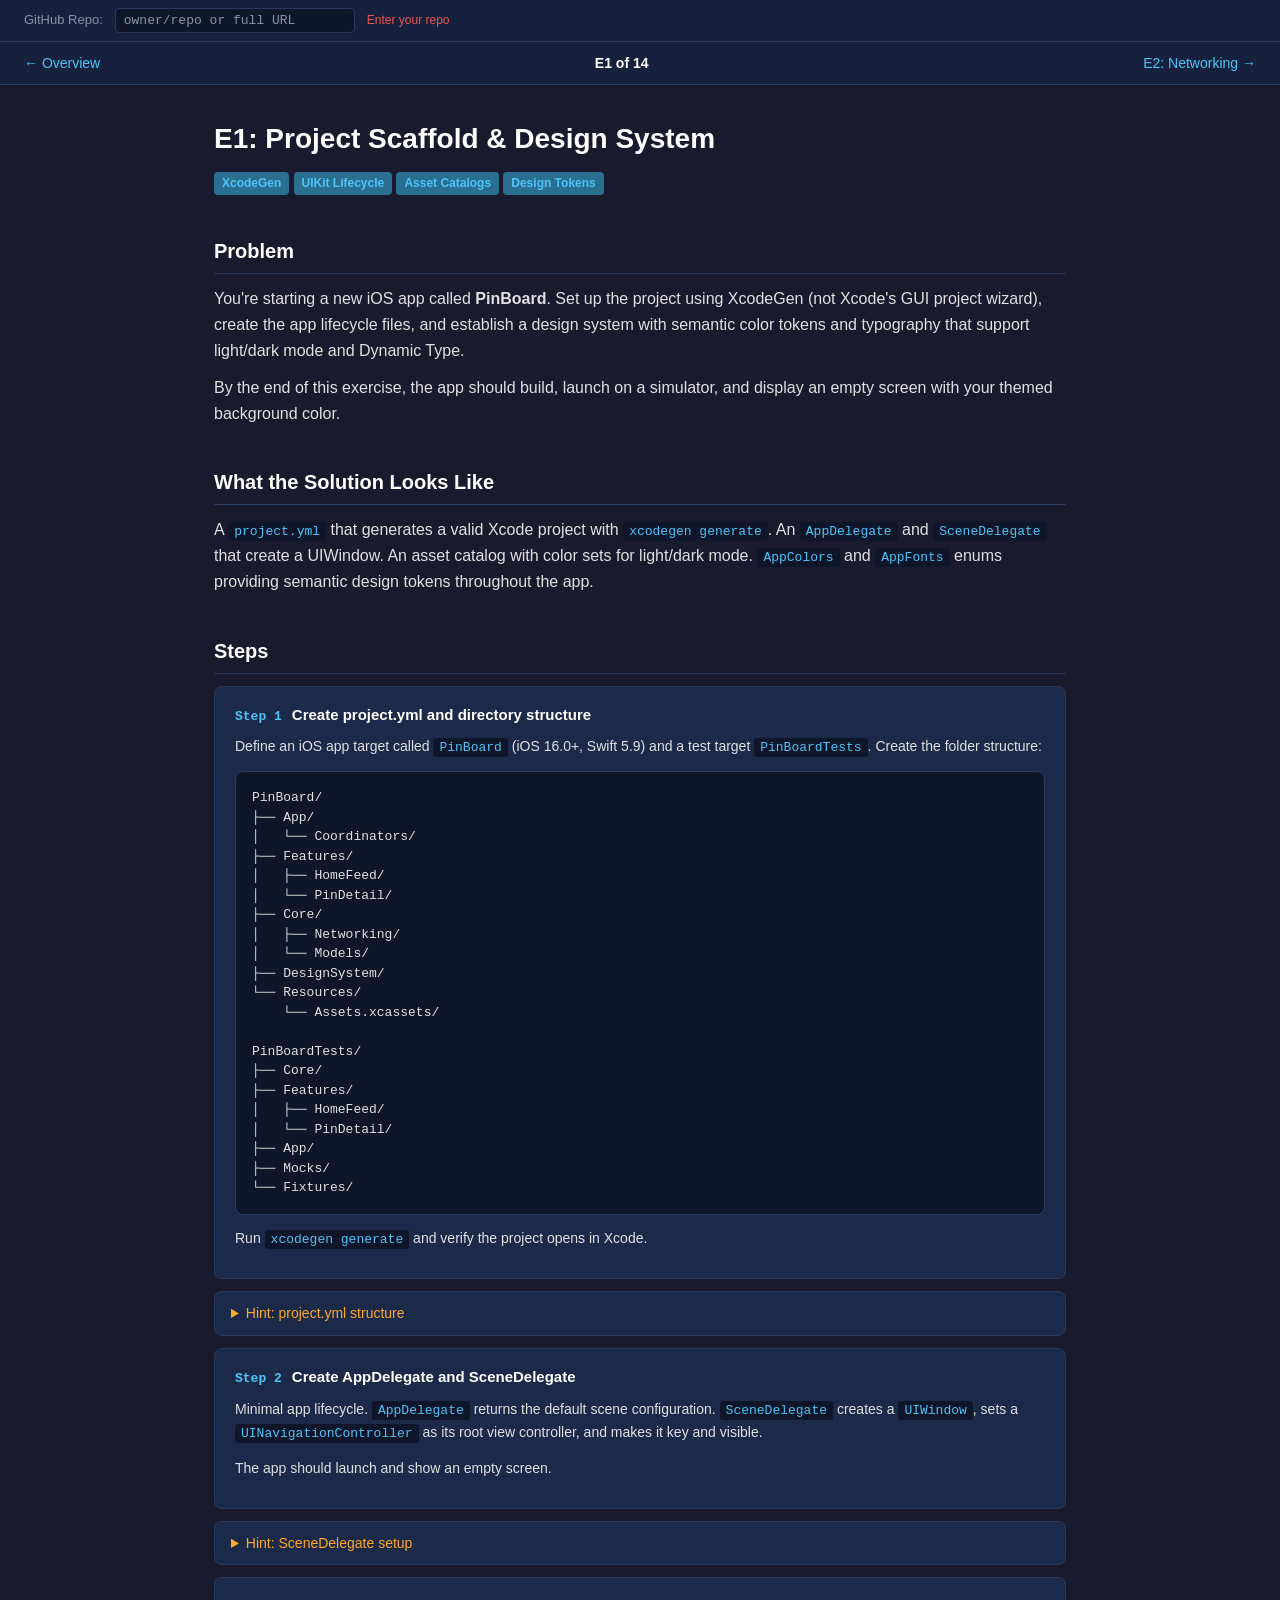
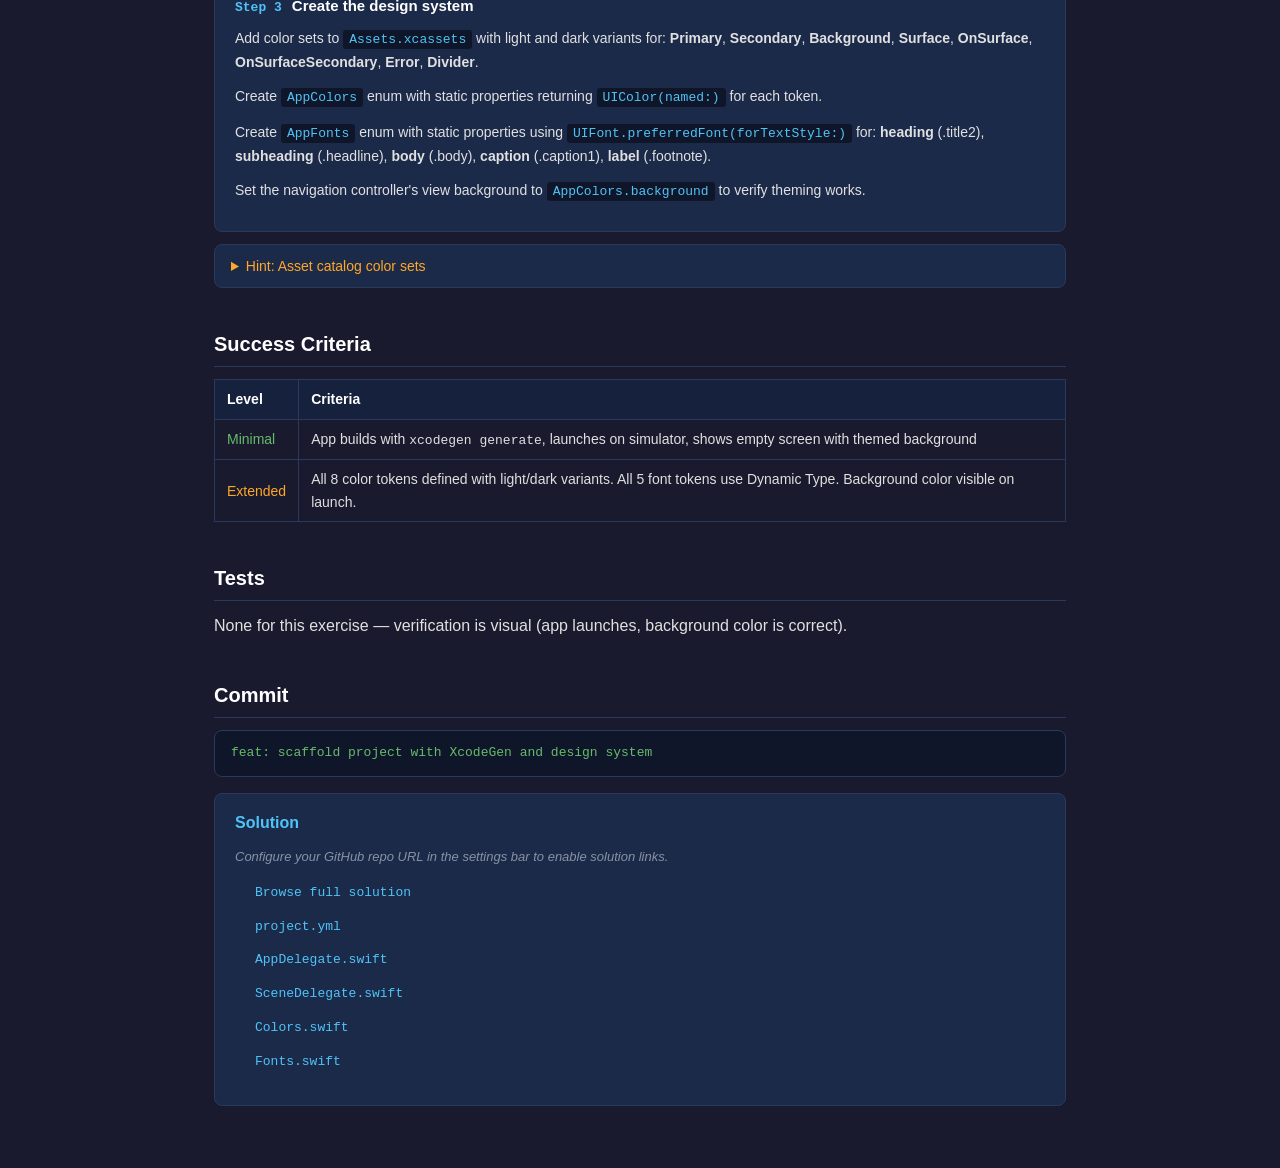
==== exercises/e01-scaffold.html @ 568d8e6c "Add exercise pages with overview, 14 exercises, shared CSS/JS" ====
<!DOCTYPE html>
<html lang="en">
<head>
  <meta charset="UTF-8">
  <meta name="viewport" content="width=device-width, initial-scale=1.0">
  <title>E1: Project Scaffold & Design System — PinBoard Course</title>
  <link rel="stylesheet" href="shared.css">
</head>
<body>

<div class="settings-bar">
  <label>GitHub Repo:</label>
  <input type="text" placeholder="owner/repo or full URL">
  <span class="status error">Enter your repo</span>
</div>

<nav class="nav-bar">
  <div class="nav-group">
    <a href="index.html">← Overview</a>
  </div>
  <span class="nav-title">E1 of 14</span>
  <div class="nav-group">
    <a href="e02-networking.html">E2: Networking →</a>
  </div>
</nav>

<div class="container">

  <h1>E1: Project Scaffold &amp; Design System</h1>
  <p class="subtitle">
    <span class="tag tag-topic">XcodeGen</span>
    <span class="tag tag-topic">UIKit Lifecycle</span>
    <span class="tag tag-topic">Asset Catalogs</span>
    <span class="tag tag-topic">Design Tokens</span>
  </p>

  <h2>Problem</h2>
  <p>You're starting a new iOS app called <strong>PinBoard</strong>. Set up the project using XcodeGen (not Xcode's GUI project wizard), create the app lifecycle files, and establish a design system with semantic color tokens and typography that support light/dark mode and Dynamic Type.</p>
  <p>By the end of this exercise, the app should build, launch on a simulator, and display an empty screen with your themed background color.</p>

  <h2>What the Solution Looks Like</h2>
  <p>A <code>project.yml</code> that generates a valid Xcode project with <code>xcodegen generate</code>. An <code>AppDelegate</code> and <code>SceneDelegate</code> that create a UIWindow. An asset catalog with color sets for light/dark mode. <code>AppColors</code> and <code>AppFonts</code> enums providing semantic design tokens throughout the app.</p>

  <h2>Steps</h2>

  <div class="step">
    <div class="step-header">
      <span class="step-num">Step 1</span>
      <span class="step-title">Create project.yml and directory structure</span>
    </div>
    <p>Define an iOS app target called <code>PinBoard</code> (iOS 16.0+, Swift 5.9) and a test target <code>PinBoardTests</code>. Create the folder structure:</p>
<pre><code>PinBoard/
├── App/
│   └── Coordinators/
├── Features/
│   ├── HomeFeed/
│   └── PinDetail/
├── Core/
│   ├── Networking/
│   └── Models/
├── DesignSystem/
└── Resources/
    └── Assets.xcassets/

PinBoardTests/
├── Core/
├── Features/
│   ├── HomeFeed/
│   └── PinDetail/
├── App/
├── Mocks/
└── Fixtures/</code></pre>
    <p>Run <code>xcodegen generate</code> and verify the project opens in Xcode.</p>
  </div>

  <details>
    <summary>Hint: project.yml structure</summary>
    <div class="hint-body">
<pre><code>name: PinBoard
options:
  bundleIdPrefix: com.demo.pinboard
  deploymentTarget:
    iOS: "16.0"
  xcodeVersion: "16.0"

settings:
  SWIFT_VERSION: "5.9"

targets:
  PinBoard:
    type: application
    platform: iOS
    sources: [PinBoard]
    resources: [PinBoard/Resources]
    # ...
  PinBoardTests:
    type: bundle.unit-test
    platform: iOS
    sources: [PinBoardTests]
    dependencies:
      - target: PinBoard</code></pre>
    </div>
  </details>

  <div class="step">
    <div class="step-header">
      <span class="step-num">Step 2</span>
      <span class="step-title">Create AppDelegate and SceneDelegate</span>
    </div>
    <p>Minimal app lifecycle. <code>AppDelegate</code> returns the default scene configuration. <code>SceneDelegate</code> creates a <code>UIWindow</code>, sets a <code>UINavigationController</code> as its root view controller, and makes it key and visible.</p>
    <p>The app should launch and show an empty screen.</p>
  </div>

  <details>
    <summary>Hint: SceneDelegate setup</summary>
    <div class="hint-body">
      <p>In <code>scene(_:willConnectTo:options:)</code>:</p>
<pre><code>guard let windowScene = (scene as? UIWindowScene) else { return }
let window = UIWindow(windowScene: windowScene)
let nav = UINavigationController()
window.rootViewController = nav
window.makeKeyAndVisible()
self.window = window</code></pre>
    </div>
  </details>

  <div class="step">
    <div class="step-header">
      <span class="step-num">Step 3</span>
      <span class="step-title">Create the design system</span>
    </div>
    <p>Add color sets to <code>Assets.xcassets</code> with light and dark variants for: <strong>Primary</strong>, <strong>Secondary</strong>, <strong>Background</strong>, <strong>Surface</strong>, <strong>OnSurface</strong>, <strong>OnSurfaceSecondary</strong>, <strong>Error</strong>, <strong>Divider</strong>.</p>
    <p>Create <code>AppColors</code> enum with static properties returning <code>UIColor(named:)</code> for each token.</p>
    <p>Create <code>AppFonts</code> enum with static properties using <code>UIFont.preferredFont(forTextStyle:)</code> for: <strong>heading</strong> (.title2), <strong>subheading</strong> (.headline), <strong>body</strong> (.body), <strong>caption</strong> (.caption1), <strong>label</strong> (.footnote).</p>
    <p>Set the navigation controller's view background to <code>AppColors.background</code> to verify theming works.</p>
  </div>

  <details>
    <summary>Hint: Asset catalog color sets</summary>
    <div class="hint-body">
      <p>Each color set in <code>Assets.xcassets</code> needs a <code>Contents.json</code> with both "Any" and "Dark" appearances. Create folders like <code>Assets.xcassets/Colors/Primary.colorset/</code>.</p>
      <p>Alternatively, add colors through Xcode's asset catalog GUI — easier for picking color values.</p>
    </div>
  </details>

  <h2>Success Criteria</h2>
  <table class="rubric">
    <thead><tr><th>Level</th><th>Criteria</th></tr></thead>
    <tbody>
      <tr><td class="label-min">Minimal</td><td>App builds with <code>xcodegen generate</code>, launches on simulator, shows empty screen with themed background</td></tr>
      <tr><td class="label-ext">Extended</td><td>All 8 color tokens defined with light/dark variants. All 5 font tokens use Dynamic Type. Background color visible on launch.</td></tr>
    </tbody>
  </table>

  <h2>Tests</h2>
  <p>None for this exercise — verification is visual (app launches, background color is correct).</p>

  <h2>Commit</h2>
  <div class="commit-msg">feat: scaffold project with XcodeGen and design system</div>

  <div class="solution-links">
    <h3>Solution</h3>
    <p class="no-repo">Configure your GitHub repo URL in the settings bar to enable solution links.</p>
    <ul>
      <li><a data-branch="e01" target="_blank">Browse full solution</a></li>
      <li><a data-branch="e01" data-path="project.yml" target="_blank">project.yml</a></li>
      <li><a data-branch="e01" data-path="PinBoard/App/AppDelegate.swift" target="_blank">AppDelegate.swift</a></li>
      <li><a data-branch="e01" data-path="PinBoard/App/SceneDelegate.swift" target="_blank">SceneDelegate.swift</a></li>
      <li><a data-branch="e01" data-path="PinBoard/DesignSystem/Colors.swift" target="_blank">Colors.swift</a></li>
      <li><a data-branch="e01" data-path="PinBoard/DesignSystem/Fonts.swift" target="_blank">Fonts.swift</a></li>
    </ul>
  </div>

</div>

<script src="shared.js"></script>
</body>
</html>
---- exercises/shared.css ----
/* PinBoard Course — Shared Styles */
:root {
  --bg: #1a1a2e;
  --bg-surface: #16213e;
  --bg-card: #1c2a4a;
  --bg-code: #0f1629;
  --text: #e0e0e0;
  --text-muted: #8892a4;
  --text-heading: #ffffff;
  --accent: #4fc3f7;
  --accent-hover: #81d4fa;
  --accent-dim: #2a6f8f;
  --green: #66bb6a;
  --green-dim: #1b5e20;
  --orange: #ffa726;
  --red: #ef5350;
  --border: #2a3a5c;
  --radius: 8px;
}

* { box-sizing: border-box; margin: 0; padding: 0; }

body {
  font-family: -apple-system, BlinkMacSystemFont, 'SF Pro Text', 'Helvetica Neue', sans-serif;
  background: var(--bg);
  color: var(--text);
  line-height: 1.6;
  min-height: 100vh;
}

/* Settings Bar */
.settings-bar {
  position: sticky;
  top: 0;
  z-index: 100;
  background: var(--bg-surface);
  border-bottom: 1px solid var(--border);
  padding: 8px 24px;
  display: flex;
  align-items: center;
  gap: 12px;
  font-size: 13px;
}

.settings-bar label {
  color: var(--text-muted);
  white-space: nowrap;
}

.settings-bar input[type="text"] {
  background: var(--bg-code);
  border: 1px solid var(--border);
  border-radius: 4px;
  color: var(--text);
  padding: 4px 8px;
  font-size: 13px;
  font-family: 'SF Mono', Menlo, monospace;
  width: 240px;
}

.settings-bar input[type="text"]::placeholder {
  color: var(--text-muted);
}

.settings-bar .status {
  color: var(--green);
  font-size: 12px;
}

.settings-bar .status.error {
  color: var(--red);
}

/* Navigation */
.nav-bar {
  background: var(--bg-surface);
  border-bottom: 1px solid var(--border);
  padding: 10px 24px;
  display: flex;
  align-items: center;
  justify-content: space-between;
  gap: 16px;
}

.nav-bar a {
  color: var(--accent);
  text-decoration: none;
  font-size: 14px;
}

.nav-bar a:hover { color: var(--accent-hover); }

.nav-bar .nav-title {
  color: var(--text-heading);
  font-weight: 600;
  font-size: 14px;
}

.nav-bar .nav-group {
  display: flex;
  gap: 16px;
  align-items: center;
}

/* Main Content */
.container {
  max-width: 900px;
  margin: 0 auto;
  padding: 32px 24px 64px;
}

h1 {
  color: var(--text-heading);
  font-size: 28px;
  font-weight: 700;
  margin-bottom: 8px;
}

h2 {
  color: var(--text-heading);
  font-size: 20px;
  font-weight: 600;
  margin-top: 40px;
  margin-bottom: 12px;
  padding-bottom: 6px;
  border-bottom: 1px solid var(--border);
}

h3 {
  color: var(--accent);
  font-size: 16px;
  font-weight: 600;
  margin-top: 24px;
  margin-bottom: 8px;
}

p { margin-bottom: 12px; }

.subtitle {
  color: var(--text-muted);
  font-size: 15px;
  margin-bottom: 32px;
}

/* Exercise List (overview page) */
.exercise-list {
  list-style: none;
  display: flex;
  flex-direction: column;
  gap: 8px;
}

.exercise-item {
  background: var(--bg-card);
  border: 1px solid var(--border);
  border-radius: var(--radius);
  padding: 16px 20px;
  display: flex;
  align-items: center;
  gap: 16px;
  transition: border-color 0.15s;
}

.exercise-item:hover { border-color: var(--accent-dim); }

.exercise-item a {
  color: var(--text-heading);
  text-decoration: none;
  font-weight: 500;
  flex: 1;
}

.exercise-item a:hover { color: var(--accent); }

.exercise-item .number {
  color: var(--accent);
  font-weight: 700;
  font-size: 14px;
  font-family: 'SF Mono', Menlo, monospace;
  min-width: 32px;
}

.exercise-item .topic {
  color: var(--text-muted);
  font-size: 13px;
  margin-left: auto;
  white-space: nowrap;
}

.exercise-item .check {
  width: 20px;
  height: 20px;
  border: 2px solid var(--border);
  border-radius: 4px;
  cursor: pointer;
  flex-shrink: 0;
  display: flex;
  align-items: center;
  justify-content: center;
  color: transparent;
  font-size: 14px;
  transition: all 0.15s;
}

.exercise-item .check.done {
  background: var(--green-dim);
  border-color: var(--green);
  color: var(--green);
}

/* Step Cards */
.step {
  background: var(--bg-card);
  border: 1px solid var(--border);
  border-radius: var(--radius);
  padding: 16px 20px;
  margin-bottom: 12px;
}

.step-header {
  display: flex;
  align-items: baseline;
  gap: 10px;
  margin-bottom: 8px;
}

.step-num {
  color: var(--accent);
  font-family: 'SF Mono', Menlo, monospace;
  font-weight: 700;
  font-size: 13px;
}

.step-title {
  color: var(--text-heading);
  font-weight: 600;
  font-size: 15px;
}

.step p { font-size: 14px; }

/* Code Blocks */
pre {
  background: var(--bg-code);
  border: 1px solid var(--border);
  border-radius: var(--radius);
  padding: 16px;
  overflow-x: auto;
  margin: 12px 0;
  font-size: 13px;
  line-height: 1.5;
}

code {
  font-family: 'SF Mono', Menlo, monospace;
  font-size: 13px;
}

p code, li code {
  background: var(--bg-code);
  padding: 2px 6px;
  border-radius: 3px;
  color: var(--accent);
}

/* Rubric Table */
.rubric {
  width: 100%;
  border-collapse: collapse;
  margin: 12px 0;
  font-size: 14px;
}

.rubric th {
  text-align: left;
  padding: 8px 12px;
  background: var(--bg-surface);
  color: var(--text-heading);
  border: 1px solid var(--border);
  font-weight: 600;
}

.rubric td {
  padding: 8px 12px;
  border: 1px solid var(--border);
}

.rubric .label-min { color: var(--green); }
.rubric .label-ext { color: var(--orange); }

/* Hint (collapsible) */
details {
  background: var(--bg-card);
  border: 1px solid var(--border);
  border-radius: var(--radius);
  margin: 12px 0;
  padding: 0;
}

details summary {
  padding: 10px 16px;
  cursor: pointer;
  color: var(--orange);
  font-size: 14px;
  font-weight: 500;
  user-select: none;
}

details summary:hover { color: var(--accent-hover); }

details[open] summary { border-bottom: 1px solid var(--border); }

details .hint-body {
  padding: 12px 16px;
  font-size: 14px;
}

/* Solution Links */
.solution-links {
  background: var(--bg-card);
  border: 1px solid var(--border);
  border-radius: var(--radius);
  padding: 16px 20px;
  margin: 16px 0;
}

.solution-links h3 {
  margin-top: 0;
  margin-bottom: 12px;
}

.solution-links ul {
  list-style: none;
  display: flex;
  flex-direction: column;
  gap: 6px;
}

.solution-links a {
  color: var(--accent);
  text-decoration: none;
  font-family: 'SF Mono', Menlo, monospace;
  font-size: 13px;
}

.solution-links a:hover { color: var(--accent-hover); }

.solution-links .no-repo {
  color: var(--text-muted);
  font-style: italic;
  font-size: 13px;
}

/* Commit Message */
.commit-msg {
  background: var(--bg-code);
  border: 1px solid var(--border);
  border-radius: var(--radius);
  padding: 12px 16px;
  font-family: 'SF Mono', Menlo, monospace;
  font-size: 13px;
  color: var(--green);
  margin: 8px 0;
}

/* Tags */
.tag {
  display: inline-block;
  padding: 2px 8px;
  border-radius: 4px;
  font-size: 12px;
  font-weight: 600;
}

.tag-topic { background: var(--accent-dim); color: var(--accent); }
.tag-prereq { background: #3e2723; color: var(--orange); }
.tag-test { background: var(--green-dim); color: var(--green); }

/* Lists */
ul, ol {
  margin: 8px 0 12px 20px;
  font-size: 14px;
}

li { margin-bottom: 4px; }

/* Topic Map Table (overview) */
.topic-map {
  width: 100%;
  border-collapse: collapse;
  margin: 12px 0;
  font-size: 14px;
}

.topic-map th {
  text-align: left;
  padding: 10px 12px;
  background: var(--bg-surface);
  color: var(--text-heading);
  border: 1px solid var(--border);
}

.topic-map td {
  padding: 10px 12px;
  border: 1px solid var(--border);
}

.topic-map td:first-child {
  font-family: 'SF Mono', Menlo, monospace;
  color: var(--accent);
  font-weight: 600;
  white-space: nowrap;
}

/* Responsive */
@media (max-width: 640px) {
  .container { padding: 20px 16px 48px; }
  .settings-bar { flex-wrap: wrap; }
  .exercise-item .topic { display: none; }
  .nav-bar { flex-wrap: wrap; gap: 8px; }
}
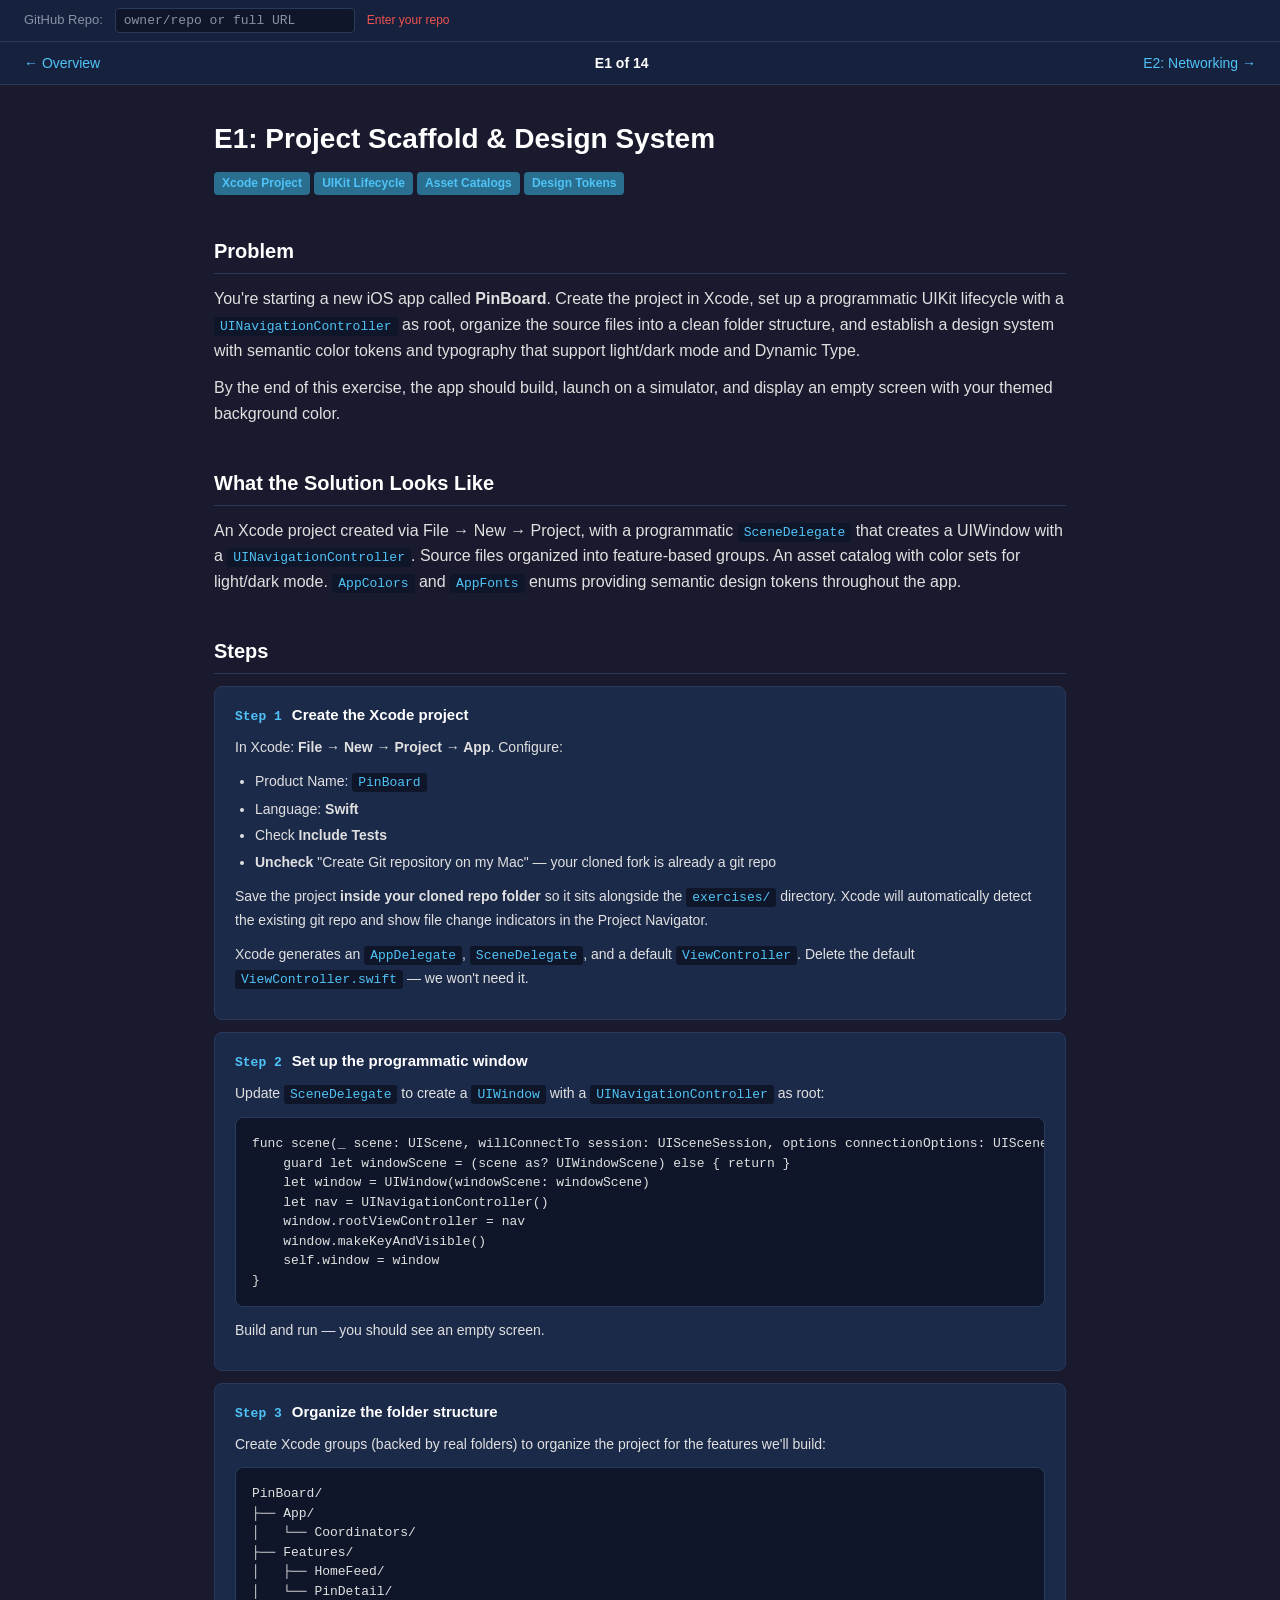
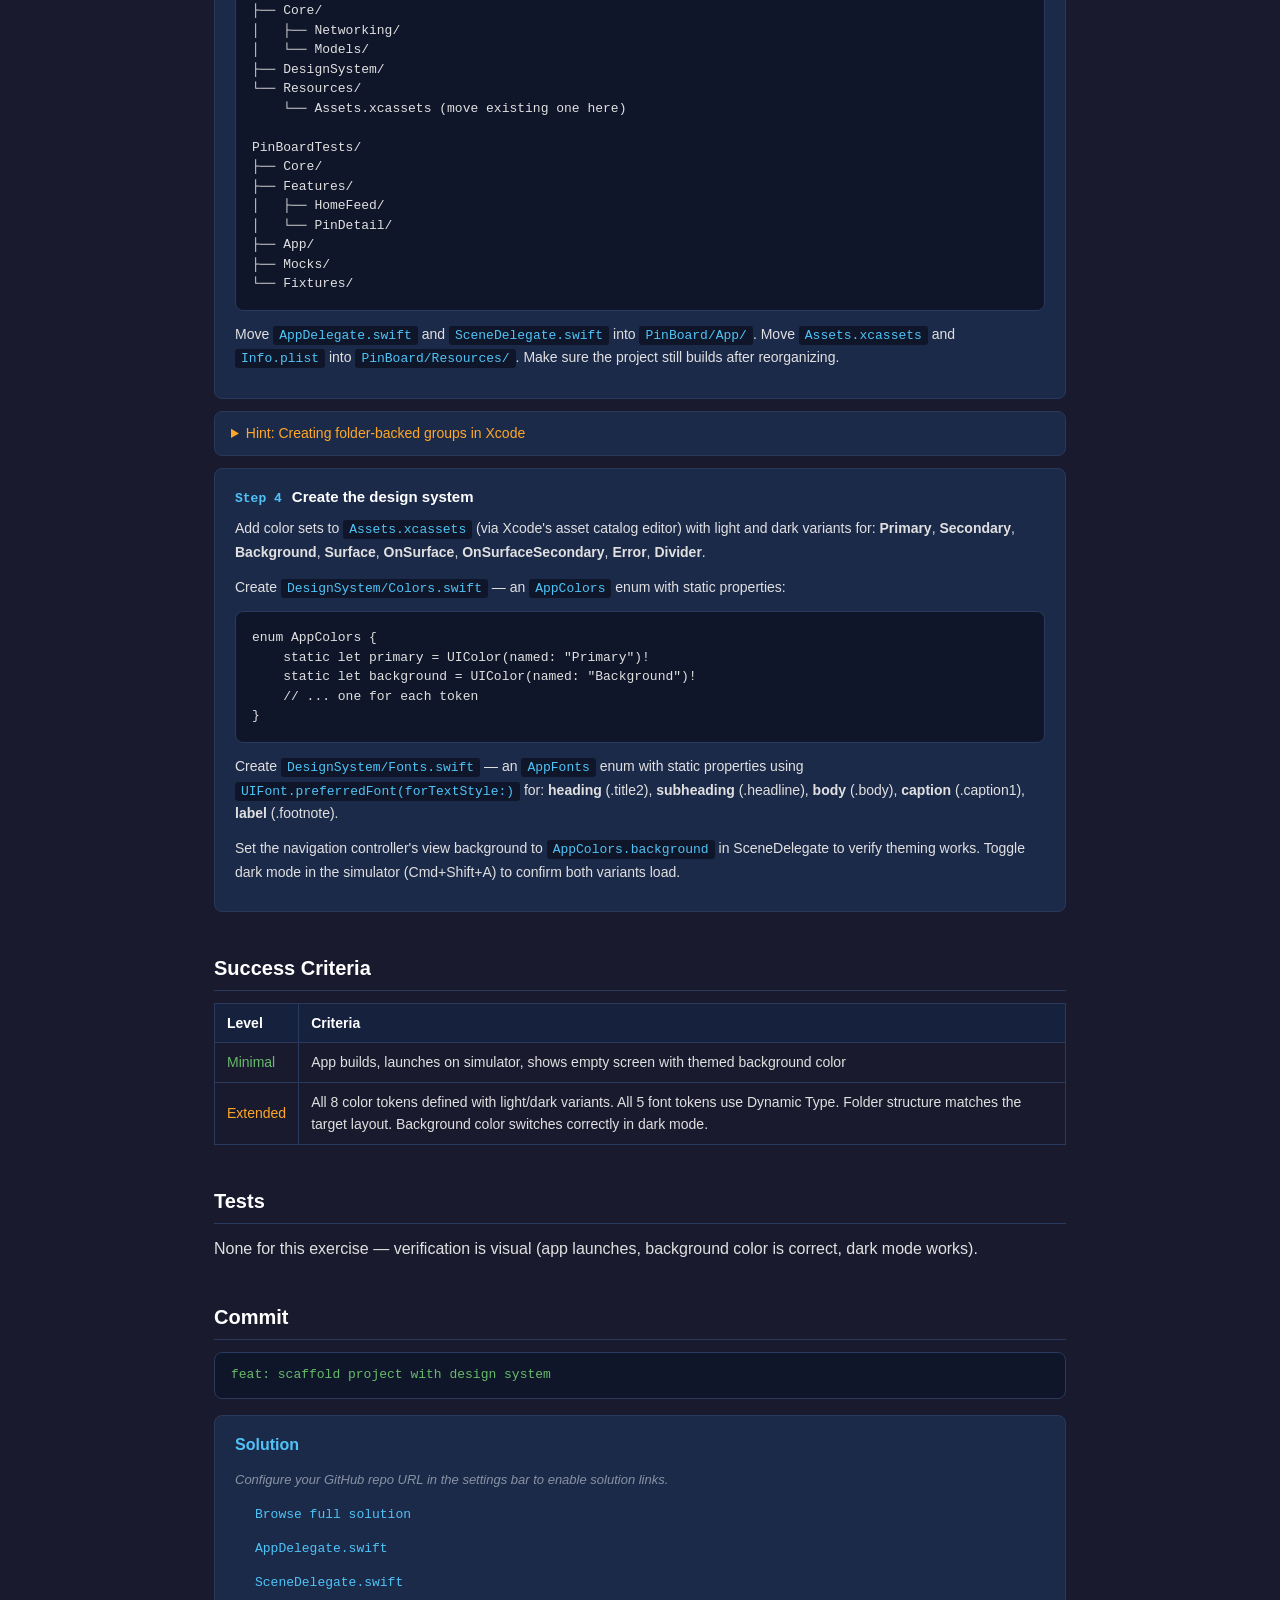
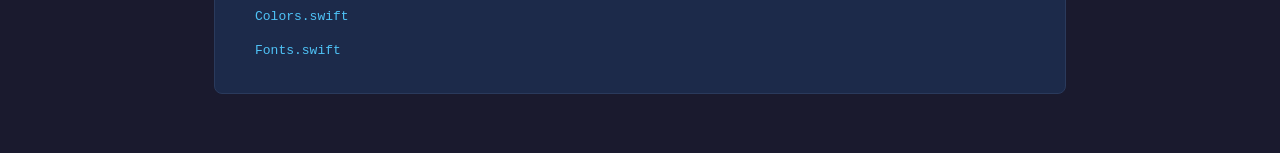
==== commit 514055db: "fix: E1 starts from Xcode new project, not xcodegen" ====
--- a/exercises/e01-scaffold.html
+++ b/exercises/e01-scaffold.html
@@ -28,27 +28,60 @@
 
   <h1>E1: Project Scaffold &amp; Design System</h1>
   <p class="subtitle">
-    <span class="tag tag-topic">XcodeGen</span>
+    <span class="tag tag-topic">Xcode Project</span>
     <span class="tag tag-topic">UIKit Lifecycle</span>
     <span class="tag tag-topic">Asset Catalogs</span>
     <span class="tag tag-topic">Design Tokens</span>
   </p>
 
   <h2>Problem</h2>
-  <p>You're starting a new iOS app called <strong>PinBoard</strong>. Set up the project using XcodeGen (not Xcode's GUI project wizard), create the app lifecycle files, and establish a design system with semantic color tokens and typography that support light/dark mode and Dynamic Type.</p>
+  <p>You're starting a new iOS app called <strong>PinBoard</strong>. Create the project in Xcode, set up a programmatic UIKit lifecycle with a <code>UINavigationController</code> as root, organize the source files into a clean folder structure, and establish a design system with semantic color tokens and typography that support light/dark mode and Dynamic Type.</p>
   <p>By the end of this exercise, the app should build, launch on a simulator, and display an empty screen with your themed background color.</p>
 
   <h2>What the Solution Looks Like</h2>
-  <p>A <code>project.yml</code> that generates a valid Xcode project with <code>xcodegen generate</code>. An <code>AppDelegate</code> and <code>SceneDelegate</code> that create a UIWindow. An asset catalog with color sets for light/dark mode. <code>AppColors</code> and <code>AppFonts</code> enums providing semantic design tokens throughout the app.</p>
+  <p>An Xcode project created via File → New → Project, with a programmatic <code>SceneDelegate</code> that creates a UIWindow with a <code>UINavigationController</code>. Source files organized into feature-based groups. An asset catalog with color sets for light/dark mode. <code>AppColors</code> and <code>AppFonts</code> enums providing semantic design tokens throughout the app.</p>
 
   <h2>Steps</h2>
 
   <div class="step">
     <div class="step-header">
       <span class="step-num">Step 1</span>
-      <span class="step-title">Create project.yml and directory structure</span>
+      <span class="step-title">Create the Xcode project</span>
     </div>
-    <p>Define an iOS app target called <code>PinBoard</code> (iOS 16.0+, Swift 5.9) and a test target <code>PinBoardTests</code>. Create the folder structure:</p>
+    <p>In Xcode: <strong>File → New → Project → App</strong>. Configure:</p>
+    <ul>
+      <li>Product Name: <code>PinBoard</code></li>
+      <li>Language: <strong>Swift</strong></li>
+      <li>Check <strong>Include Tests</strong></li>
+      <li><strong>Uncheck</strong> "Create Git repository on my Mac" — your cloned fork is already a git repo</li>
+    </ul>
+    <p>Save the project <strong>inside your cloned repo folder</strong> so it sits alongside the <code>exercises/</code> directory. Xcode will automatically detect the existing git repo and show file change indicators in the Project Navigator.</p>
+    <p>Xcode generates an <code>AppDelegate</code>, <code>SceneDelegate</code>, and a default <code>ViewController</code>. Delete the default <code>ViewController.swift</code> — we won't need it.</p>
+  </div>
+
+  <div class="step">
+    <div class="step-header">
+      <span class="step-num">Step 2</span>
+      <span class="step-title">Set up the programmatic window</span>
+    </div>
+    <p>Update <code>SceneDelegate</code> to create a <code>UIWindow</code> with a <code>UINavigationController</code> as root:</p>
+<pre><code>func scene(_ scene: UIScene, willConnectTo session: UISceneSession, options connectionOptions: UIScene.ConnectionOptions) {
+    guard let windowScene = (scene as? UIWindowScene) else { return }
+    let window = UIWindow(windowScene: windowScene)
+    let nav = UINavigationController()
+    window.rootViewController = nav
+    window.makeKeyAndVisible()
+    self.window = window
+}</code></pre>
+    <p>Build and run — you should see an empty screen.</p>
+  </div>
+
+  <div class="step">
+    <div class="step-header">
+      <span class="step-num">Step 3</span>
+      <span class="step-title">Organize the folder structure</span>
+    </div>
+    <p>Create Xcode groups (backed by real folders) to organize the project for the features we'll build:</p>
 <pre><code>PinBoard/
 ├── App/
 │   └── Coordinators/
@@ -60,7 +93,7 @@
 │   └── Models/
 ├── DesignSystem/
 └── Resources/
-    └── Assets.xcassets/
+    └── Assets.xcassets (move existing one here)
 
 PinBoardTests/
 ├── Core/
@@ -70,100 +103,53 @@
 ├── App/
 ├── Mocks/
 └── Fixtures/</code></pre>
-    <p>Run <code>xcodegen generate</code> and verify the project opens in Xcode.</p>
+    <p>Move <code>AppDelegate.swift</code> and <code>SceneDelegate.swift</code> into <code>PinBoard/App/</code>. Move <code>Assets.xcassets</code> and <code>Info.plist</code> into <code>PinBoard/Resources/</code>. Make sure the project still builds after reorganizing.</p>
   </div>
 
   <details>
-    <summary>Hint: project.yml structure</summary>
+    <summary>Hint: Creating folder-backed groups in Xcode</summary>
     <div class="hint-body">
-<pre><code>name: PinBoard
-options:
-  bundleIdPrefix: com.demo.pinboard
-  deploymentTarget:
-    iOS: "16.0"
-  xcodeVersion: "16.0"
-
-settings:
-  SWIFT_VERSION: "5.9"
-
-targets:
-  PinBoard:
-    type: application
-    platform: iOS
-    sources: [PinBoard]
-    resources: [PinBoard/Resources]
-    # ...
-  PinBoardTests:
-    type: bundle.unit-test
-    platform: iOS
-    sources: [PinBoardTests]
-    dependencies:
-      - target: PinBoard</code></pre>
+      <p>In Xcode's Project Navigator, right-click the <code>PinBoard</code> group → <strong>New Group</strong>. Name it (e.g., "App"). Xcode creates both the group and a matching folder on disk. Drag existing files into the new groups. If Xcode shows files in red, check that the file's location matches via the File Inspector (right panel).</p>
+      <p>You can also create folders in Finder first, then drag them into Xcode and choose "Create groups."</p>
     </div>
   </details>
 
   <div class="step">
     <div class="step-header">
-      <span class="step-num">Step 2</span>
-      <span class="step-title">Create AppDelegate and SceneDelegate</span>
-    </div>
-    <p>Minimal app lifecycle. <code>AppDelegate</code> returns the default scene configuration. <code>SceneDelegate</code> creates a <code>UIWindow</code>, sets a <code>UINavigationController</code> as its root view controller, and makes it key and visible.</p>
-    <p>The app should launch and show an empty screen.</p>
-  </div>
-
-  <details>
-    <summary>Hint: SceneDelegate setup</summary>
-    <div class="hint-body">
-      <p>In <code>scene(_:willConnectTo:options:)</code>:</p>
-<pre><code>guard let windowScene = (scene as? UIWindowScene) else { return }
-let window = UIWindow(windowScene: windowScene)
-let nav = UINavigationController()
-window.rootViewController = nav
-window.makeKeyAndVisible()
-self.window = window</code></pre>
-    </div>
-  </details>
-
-  <div class="step">
-    <div class="step-header">
-      <span class="step-num">Step 3</span>
+      <span class="step-num">Step 4</span>
       <span class="step-title">Create the design system</span>
     </div>
-    <p>Add color sets to <code>Assets.xcassets</code> with light and dark variants for: <strong>Primary</strong>, <strong>Secondary</strong>, <strong>Background</strong>, <strong>Surface</strong>, <strong>OnSurface</strong>, <strong>OnSurfaceSecondary</strong>, <strong>Error</strong>, <strong>Divider</strong>.</p>
-    <p>Create <code>AppColors</code> enum with static properties returning <code>UIColor(named:)</code> for each token.</p>
-    <p>Create <code>AppFonts</code> enum with static properties using <code>UIFont.preferredFont(forTextStyle:)</code> for: <strong>heading</strong> (.title2), <strong>subheading</strong> (.headline), <strong>body</strong> (.body), <strong>caption</strong> (.caption1), <strong>label</strong> (.footnote).</p>
-    <p>Set the navigation controller's view background to <code>AppColors.background</code> to verify theming works.</p>
+    <p>Add color sets to <code>Assets.xcassets</code> (via Xcode's asset catalog editor) with light and dark variants for: <strong>Primary</strong>, <strong>Secondary</strong>, <strong>Background</strong>, <strong>Surface</strong>, <strong>OnSurface</strong>, <strong>OnSurfaceSecondary</strong>, <strong>Error</strong>, <strong>Divider</strong>.</p>
+    <p>Create <code>DesignSystem/Colors.swift</code> — an <code>AppColors</code> enum with static properties:</p>
+<pre><code>enum AppColors {
+    static let primary = UIColor(named: "Primary")!
+    static let background = UIColor(named: "Background")!
+    // ... one for each token
+}</code></pre>
+    <p>Create <code>DesignSystem/Fonts.swift</code> — an <code>AppFonts</code> enum with static properties using <code>UIFont.preferredFont(forTextStyle:)</code> for: <strong>heading</strong> (.title2), <strong>subheading</strong> (.headline), <strong>body</strong> (.body), <strong>caption</strong> (.caption1), <strong>label</strong> (.footnote).</p>
+    <p>Set the navigation controller's view background to <code>AppColors.background</code> in SceneDelegate to verify theming works. Toggle dark mode in the simulator (Cmd+Shift+A) to confirm both variants load.</p>
   </div>
-
-  <details>
-    <summary>Hint: Asset catalog color sets</summary>
-    <div class="hint-body">
-      <p>Each color set in <code>Assets.xcassets</code> needs a <code>Contents.json</code> with both "Any" and "Dark" appearances. Create folders like <code>Assets.xcassets/Colors/Primary.colorset/</code>.</p>
-      <p>Alternatively, add colors through Xcode's asset catalog GUI — easier for picking color values.</p>
-    </div>
-  </details>
 
   <h2>Success Criteria</h2>
   <table class="rubric">
     <thead><tr><th>Level</th><th>Criteria</th></tr></thead>
     <tbody>
-      <tr><td class="label-min">Minimal</td><td>App builds with <code>xcodegen generate</code>, launches on simulator, shows empty screen with themed background</td></tr>
-      <tr><td class="label-ext">Extended</td><td>All 8 color tokens defined with light/dark variants. All 5 font tokens use Dynamic Type. Background color visible on launch.</td></tr>
+      <tr><td class="label-min">Minimal</td><td>App builds, launches on simulator, shows empty screen with themed background color</td></tr>
+      <tr><td class="label-ext">Extended</td><td>All 8 color tokens defined with light/dark variants. All 5 font tokens use Dynamic Type. Folder structure matches the target layout. Background color switches correctly in dark mode.</td></tr>
     </tbody>
   </table>
 
   <h2>Tests</h2>
-  <p>None for this exercise — verification is visual (app launches, background color is correct).</p>
+  <p>None for this exercise — verification is visual (app launches, background color is correct, dark mode works).</p>
 
   <h2>Commit</h2>
-  <div class="commit-msg">feat: scaffold project with XcodeGen and design system</div>
+  <div class="commit-msg">feat: scaffold project with design system</div>
 
   <div class="solution-links">
     <h3>Solution</h3>
     <p class="no-repo">Configure your GitHub repo URL in the settings bar to enable solution links.</p>
     <ul>
       <li><a data-branch="e01" target="_blank">Browse full solution</a></li>
-      <li><a data-branch="e01" data-path="project.yml" target="_blank">project.yml</a></li>
       <li><a data-branch="e01" data-path="PinBoard/App/AppDelegate.swift" target="_blank">AppDelegate.swift</a></li>
       <li><a data-branch="e01" data-path="PinBoard/App/SceneDelegate.swift" target="_blank">SceneDelegate.swift</a></li>
       <li><a data-branch="e01" data-path="PinBoard/DesignSystem/Colors.swift" target="_blank">Colors.swift</a></li>
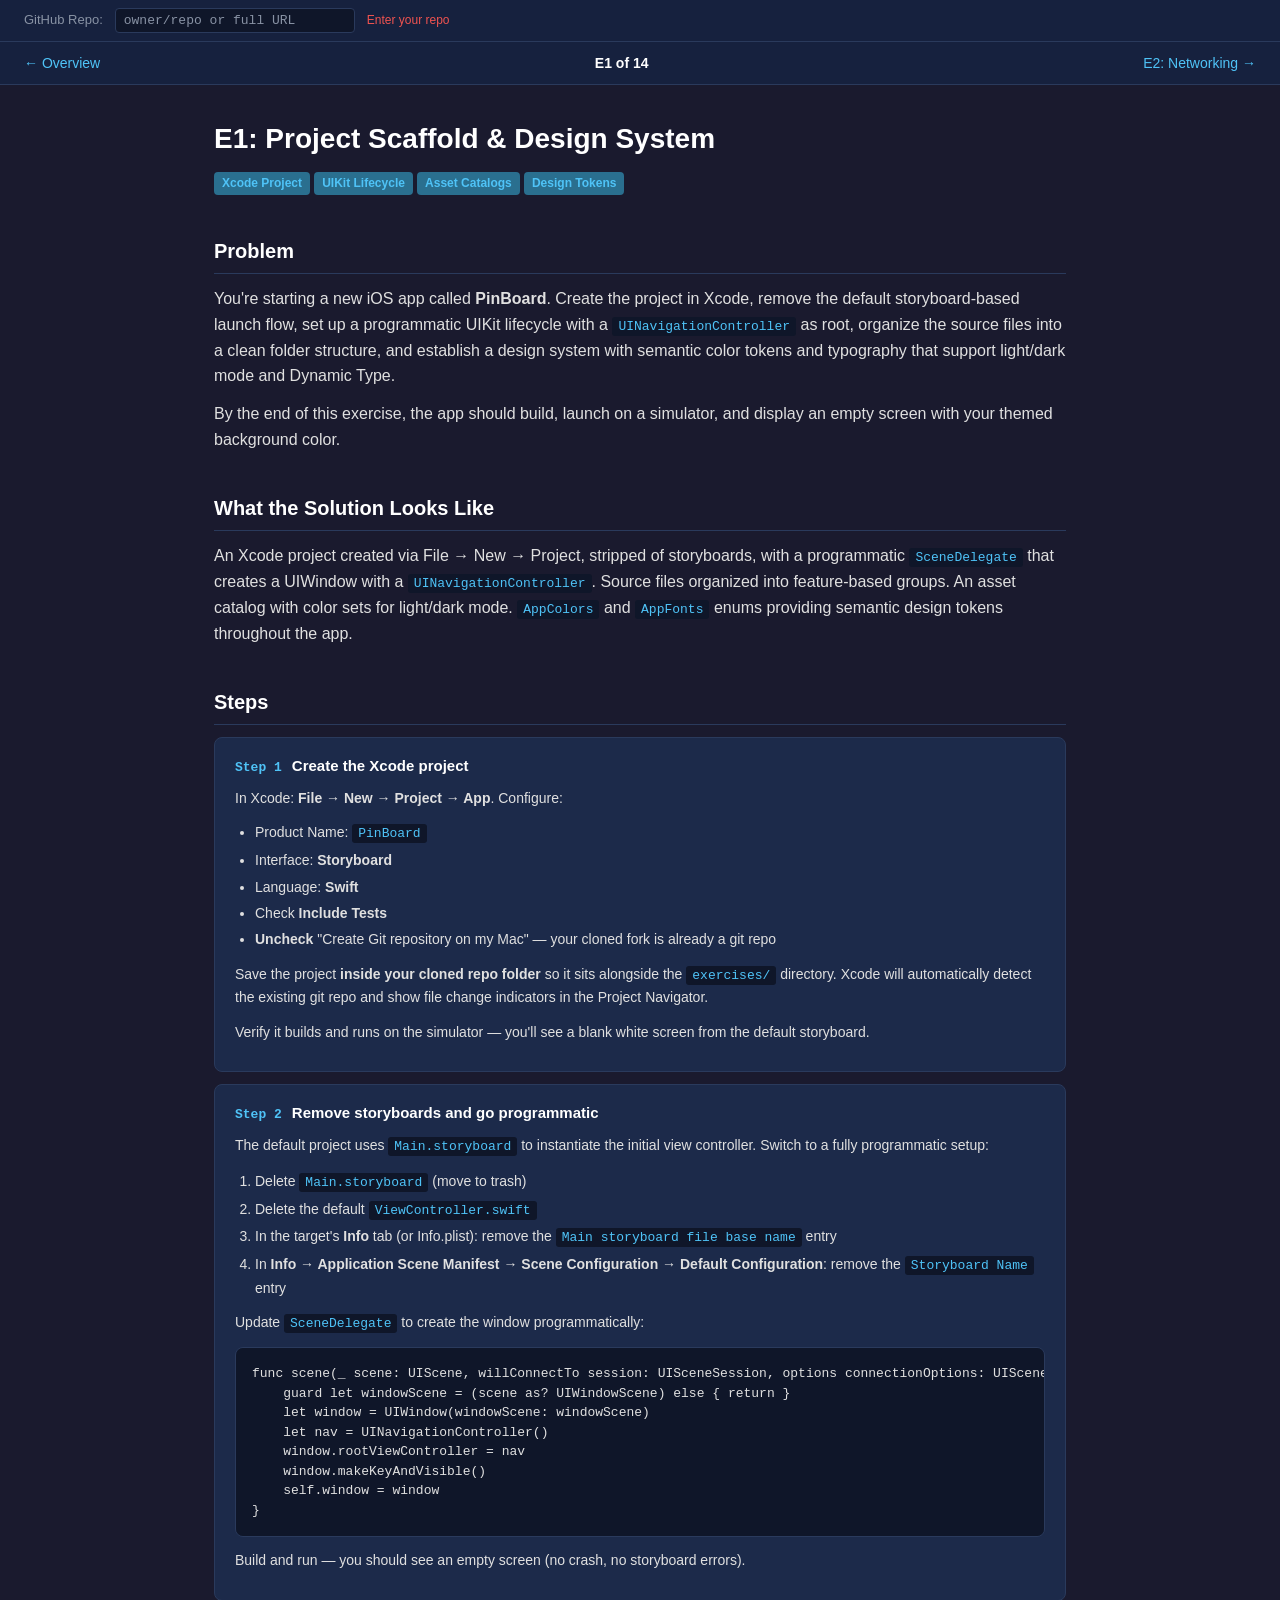
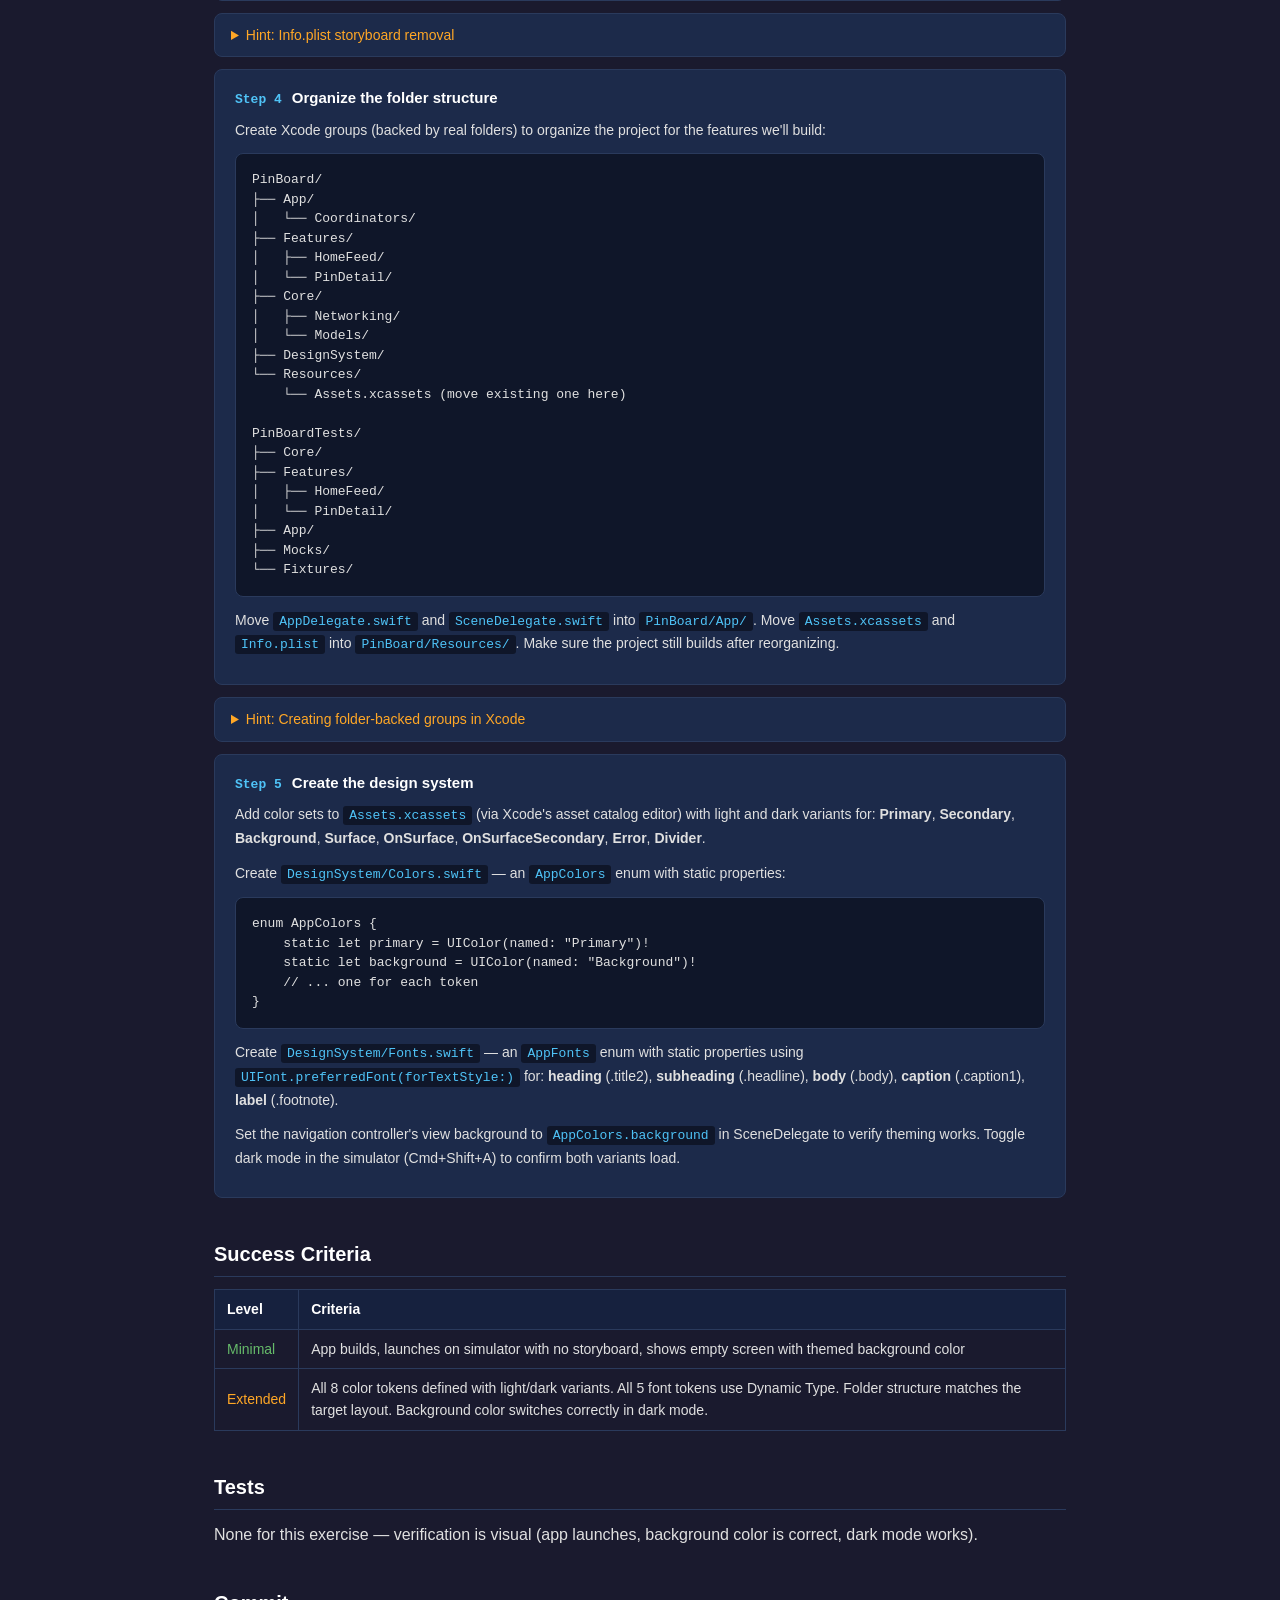
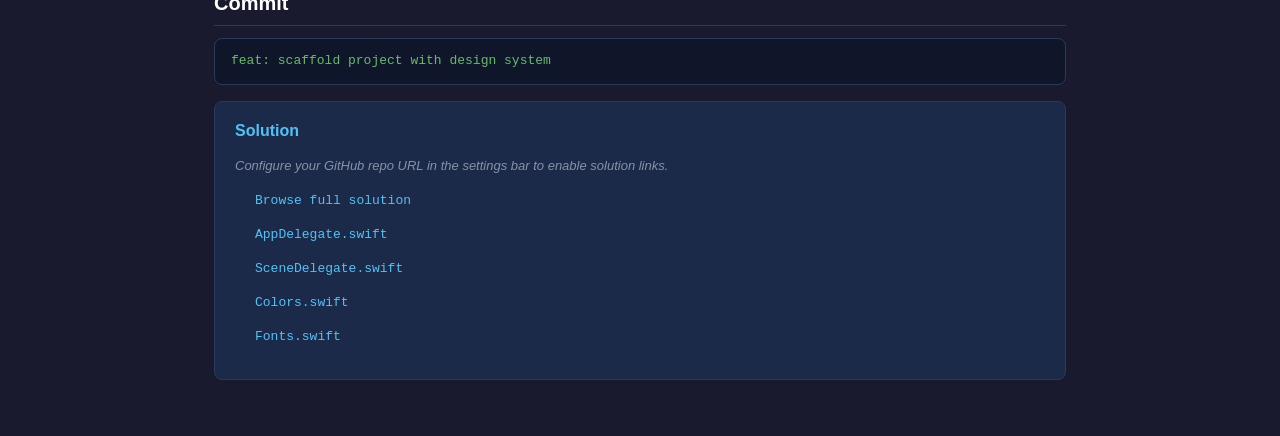
==== commit 1549e1dd: "fix: restore storyboard removal step in E1" ====
--- a/exercises/e01-scaffold.html
+++ b/exercises/e01-scaffold.html
@@ -35,11 +35,11 @@
   </p>
 
   <h2>Problem</h2>
-  <p>You're starting a new iOS app called <strong>PinBoard</strong>. Create the project in Xcode, set up a programmatic UIKit lifecycle with a <code>UINavigationController</code> as root, organize the source files into a clean folder structure, and establish a design system with semantic color tokens and typography that support light/dark mode and Dynamic Type.</p>
+  <p>You're starting a new iOS app called <strong>PinBoard</strong>. Create the project in Xcode, remove the default storyboard-based launch flow, set up a programmatic UIKit lifecycle with a <code>UINavigationController</code> as root, organize the source files into a clean folder structure, and establish a design system with semantic color tokens and typography that support light/dark mode and Dynamic Type.</p>
   <p>By the end of this exercise, the app should build, launch on a simulator, and display an empty screen with your themed background color.</p>
 
   <h2>What the Solution Looks Like</h2>
-  <p>An Xcode project created via File → New → Project, with a programmatic <code>SceneDelegate</code> that creates a UIWindow with a <code>UINavigationController</code>. Source files organized into feature-based groups. An asset catalog with color sets for light/dark mode. <code>AppColors</code> and <code>AppFonts</code> enums providing semantic design tokens throughout the app.</p>
+  <p>An Xcode project created via File → New → Project, stripped of storyboards, with a programmatic <code>SceneDelegate</code> that creates a UIWindow with a <code>UINavigationController</code>. Source files organized into feature-based groups. An asset catalog with color sets for light/dark mode. <code>AppColors</code> and <code>AppFonts</code> enums providing semantic design tokens throughout the app.</p>
 
   <h2>Steps</h2>
 
@@ -51,20 +51,28 @@
     <p>In Xcode: <strong>File → New → Project → App</strong>. Configure:</p>
     <ul>
       <li>Product Name: <code>PinBoard</code></li>
+      <li>Interface: <strong>Storyboard</strong></li>
       <li>Language: <strong>Swift</strong></li>
       <li>Check <strong>Include Tests</strong></li>
       <li><strong>Uncheck</strong> "Create Git repository on my Mac" — your cloned fork is already a git repo</li>
     </ul>
     <p>Save the project <strong>inside your cloned repo folder</strong> so it sits alongside the <code>exercises/</code> directory. Xcode will automatically detect the existing git repo and show file change indicators in the Project Navigator.</p>
-    <p>Xcode generates an <code>AppDelegate</code>, <code>SceneDelegate</code>, and a default <code>ViewController</code>. Delete the default <code>ViewController.swift</code> — we won't need it.</p>
+    <p>Verify it builds and runs on the simulator — you'll see a blank white screen from the default storyboard.</p>
   </div>
 
   <div class="step">
     <div class="step-header">
       <span class="step-num">Step 2</span>
-      <span class="step-title">Set up the programmatic window</span>
+      <span class="step-title">Remove storyboards and go programmatic</span>
     </div>
-    <p>Update <code>SceneDelegate</code> to create a <code>UIWindow</code> with a <code>UINavigationController</code> as root:</p>
+    <p>The default project uses <code>Main.storyboard</code> to instantiate the initial view controller. Switch to a fully programmatic setup:</p>
+    <ol>
+      <li>Delete <code>Main.storyboard</code> (move to trash)</li>
+      <li>Delete the default <code>ViewController.swift</code></li>
+      <li>In the target's <strong>Info</strong> tab (or Info.plist): remove the <code>Main storyboard file base name</code> entry</li>
+      <li>In <strong>Info → Application Scene Manifest → Scene Configuration → Default Configuration</strong>: remove the <code>Storyboard Name</code> entry</li>
+    </ol>
+    <p>Update <code>SceneDelegate</code> to create the window programmatically:</p>
 <pre><code>func scene(_ scene: UIScene, willConnectTo session: UISceneSession, options connectionOptions: UIScene.ConnectionOptions) {
     guard let windowScene = (scene as? UIWindowScene) else { return }
     let window = UIWindow(windowScene: windowScene)
@@ -73,12 +81,27 @@
     window.makeKeyAndVisible()
     self.window = window
 }</code></pre>
-    <p>Build and run — you should see an empty screen.</p>
+    <p>Build and run — you should see an empty screen (no crash, no storyboard errors).</p>
   </div>
+
+  <details>
+    <summary>Hint: Info.plist storyboard removal</summary>
+    <div class="hint-body">
+      <p>If editing Info.plist as source code, remove these keys:</p>
+<pre><code>&lt;!-- Remove this from the top level --&gt;
+&lt;key&gt;UIMainStoryboardFile&lt;/key&gt;
+&lt;string&gt;Main&lt;/string&gt;
+
+&lt;!-- Inside UIApplicationSceneManifest → UISceneConfigurations → UIWindowSceneSessionRoleApplication, remove: --&gt;
+&lt;key&gt;UISceneStoryboardFile&lt;/key&gt;
+&lt;string&gt;Main&lt;/string&gt;</code></pre>
+      <p>Alternatively, in the target's General tab, clear the "Main Interface" field.</p>
+    </div>
+  </details>
 
   <div class="step">
     <div class="step-header">
-      <span class="step-num">Step 3</span>
+      <span class="step-num">Step 4</span>
       <span class="step-title">Organize the folder structure</span>
     </div>
     <p>Create Xcode groups (backed by real folders) to organize the project for the features we'll build:</p>
@@ -116,7 +139,7 @@
 
   <div class="step">
     <div class="step-header">
-      <span class="step-num">Step 4</span>
+      <span class="step-num">Step 5</span>
       <span class="step-title">Create the design system</span>
     </div>
     <p>Add color sets to <code>Assets.xcassets</code> (via Xcode's asset catalog editor) with light and dark variants for: <strong>Primary</strong>, <strong>Secondary</strong>, <strong>Background</strong>, <strong>Surface</strong>, <strong>OnSurface</strong>, <strong>OnSurfaceSecondary</strong>, <strong>Error</strong>, <strong>Divider</strong>.</p>
@@ -134,7 +157,7 @@
   <table class="rubric">
     <thead><tr><th>Level</th><th>Criteria</th></tr></thead>
     <tbody>
-      <tr><td class="label-min">Minimal</td><td>App builds, launches on simulator, shows empty screen with themed background color</td></tr>
+      <tr><td class="label-min">Minimal</td><td>App builds, launches on simulator with no storyboard, shows empty screen with themed background color</td></tr>
       <tr><td class="label-ext">Extended</td><td>All 8 color tokens defined with light/dark variants. All 5 font tokens use Dynamic Type. Folder structure matches the target layout. Background color switches correctly in dark mode.</td></tr>
     </tbody>
   </table>
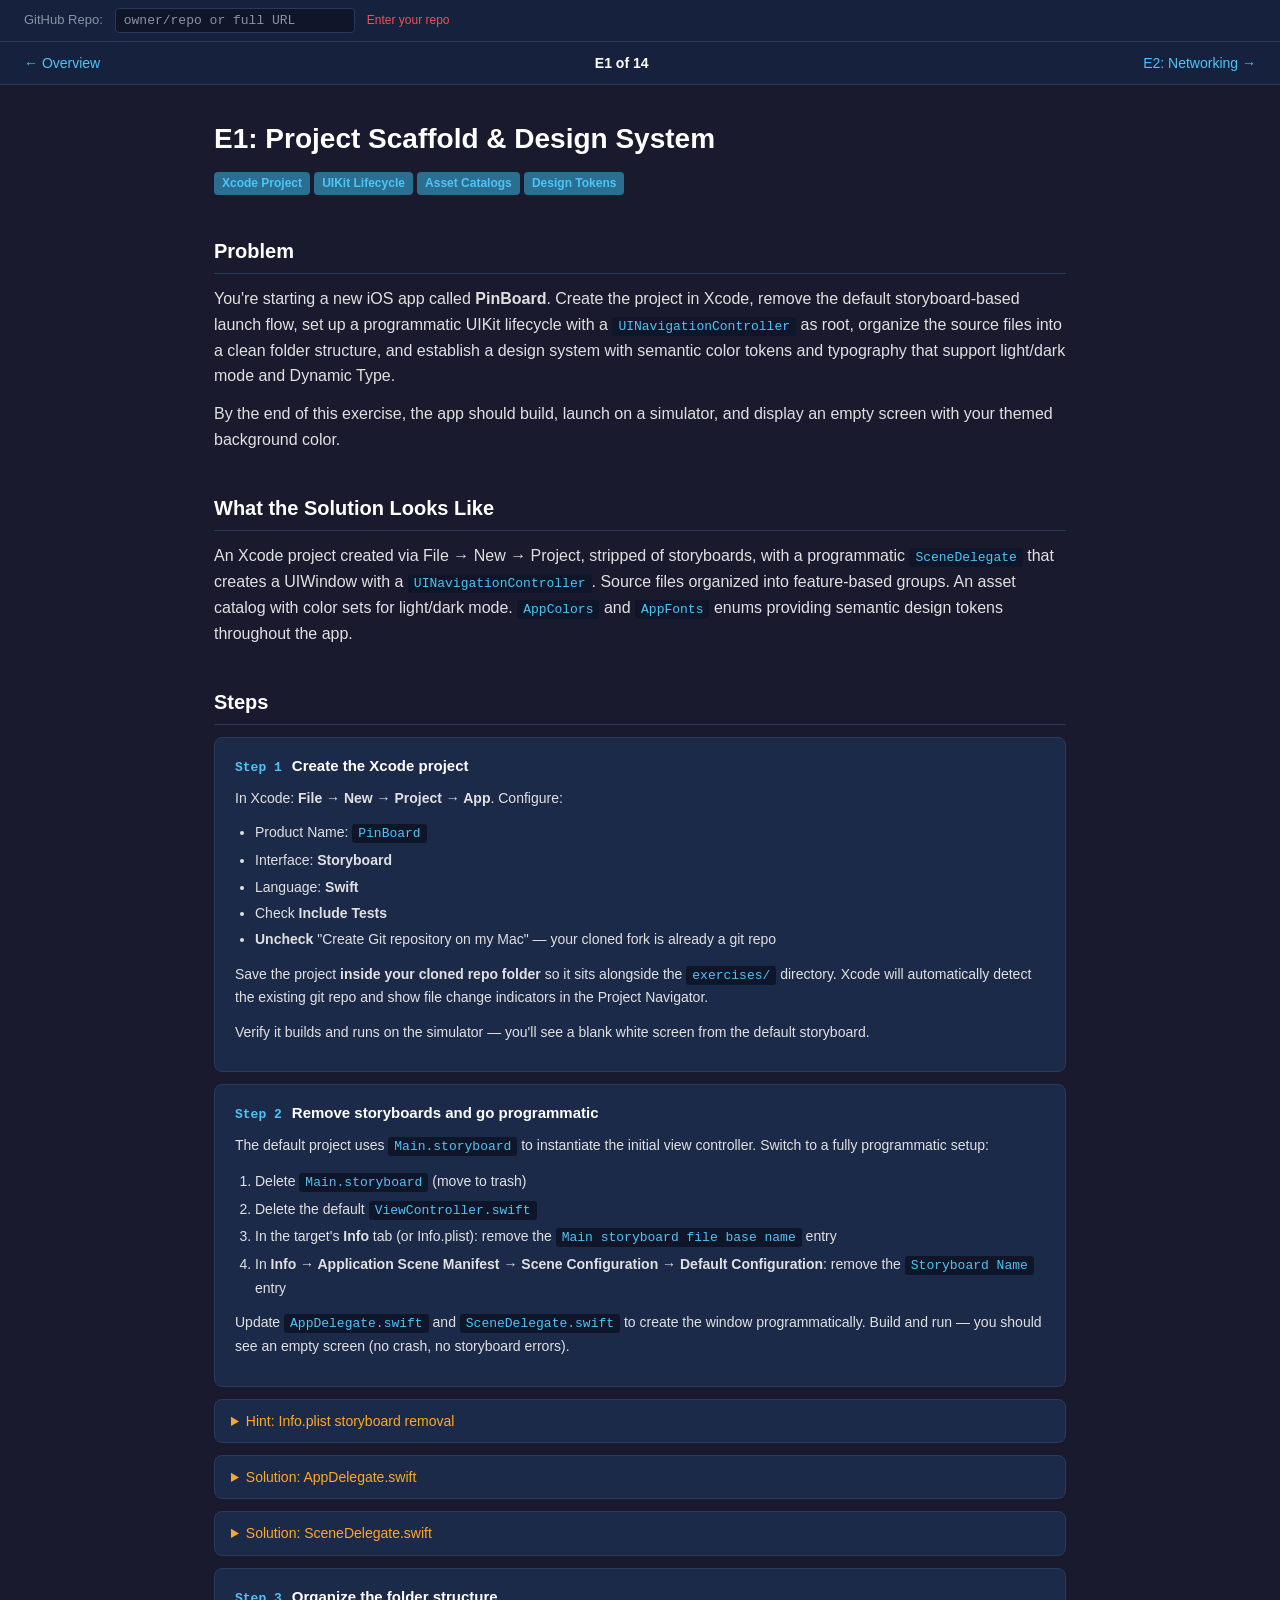
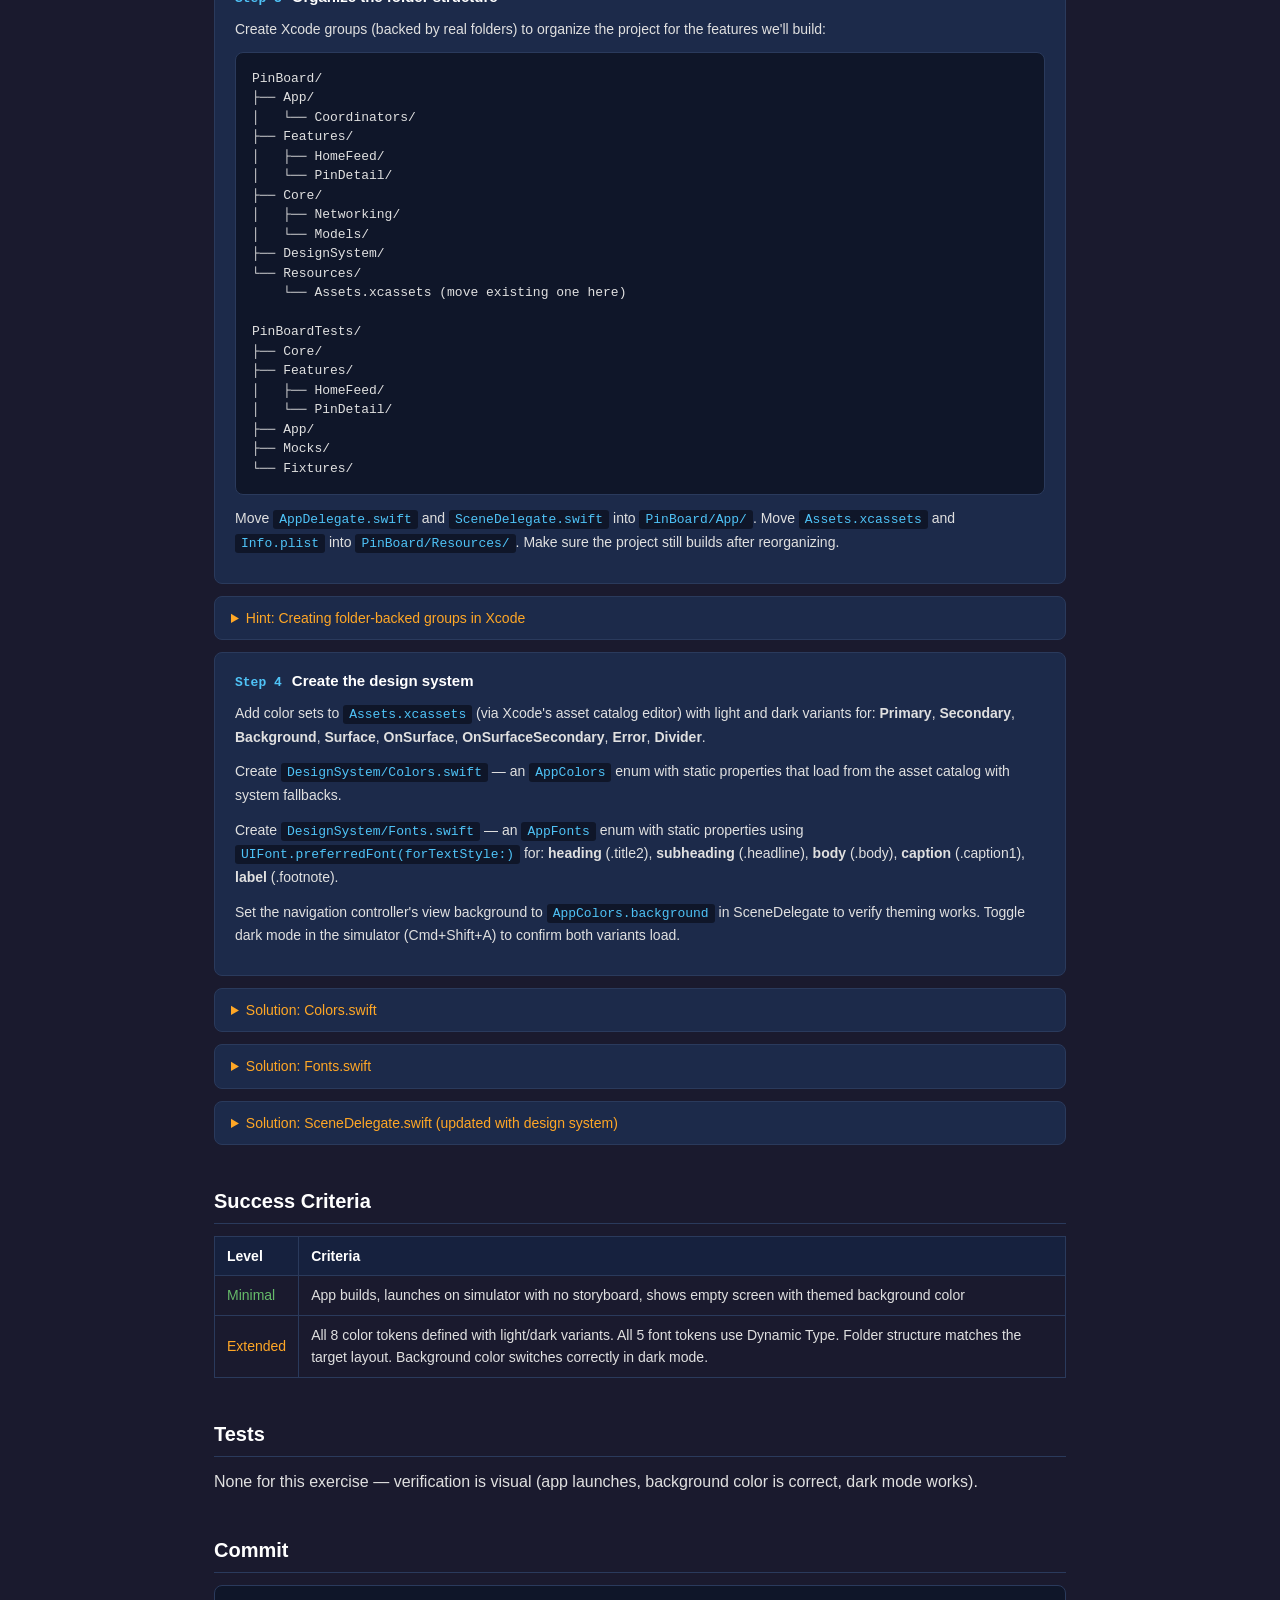
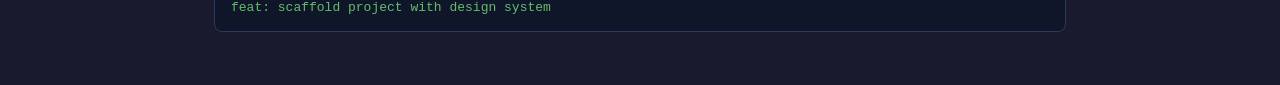
==== commit 8344ae46: "replace branch links with inline solutions in E1" ====
--- a/exercises/e01-scaffold.html
+++ b/exercises/e01-scaffold.html
@@ -72,16 +72,7 @@
       <li>In the target's <strong>Info</strong> tab (or Info.plist): remove the <code>Main storyboard file base name</code> entry</li>
       <li>In <strong>Info → Application Scene Manifest → Scene Configuration → Default Configuration</strong>: remove the <code>Storyboard Name</code> entry</li>
     </ol>
-    <p>Update <code>SceneDelegate</code> to create the window programmatically:</p>
-<pre><code>func scene(_ scene: UIScene, willConnectTo session: UISceneSession, options connectionOptions: UIScene.ConnectionOptions) {
-    guard let windowScene = (scene as? UIWindowScene) else { return }
-    let window = UIWindow(windowScene: windowScene)
-    let nav = UINavigationController()
-    window.rootViewController = nav
-    window.makeKeyAndVisible()
-    self.window = window
-}</code></pre>
-    <p>Build and run — you should see an empty screen (no crash, no storyboard errors).</p>
+    <p>Update <code>AppDelegate.swift</code> and <code>SceneDelegate.swift</code> to create the window programmatically. Build and run — you should see an empty screen (no crash, no storyboard errors).</p>
   </div>
 
   <details>
@@ -99,9 +90,58 @@
     </div>
   </details>
 
-  <div class="step">
-    <div class="step-header">
-      <span class="step-num">Step 4</span>
+  <details>
+    <summary>Solution: AppDelegate.swift</summary>
+    <div class="hint-body">
+<pre><code>import UIKit
+
+@main
+class AppDelegate: UIResponder, UIApplicationDelegate {
+    func application(
+        _ application: UIApplication,
+        didFinishLaunchingWithOptions launchOptions: [UIApplication.LaunchOptionsKey: Any]?
+    ) -> Bool {
+        return true
+    }
+
+    func application(
+        _ application: UIApplication,
+        configurationForConnecting connectingSceneSession: UISceneSession,
+        options: UIScene.ConnectionOptions
+    ) -> UISceneConfiguration {
+        UISceneConfiguration(name: "Default Configuration", sessionRole: connectingSceneSession.role)
+    }
+}</code></pre>
+    </div>
+  </details>
+
+  <details>
+    <summary>Solution: SceneDelegate.swift</summary>
+    <div class="hint-body">
+<pre><code>import UIKit
+
+class SceneDelegate: UIResponder, UIWindowSceneDelegate {
+    var window: UIWindow?
+
+    func scene(
+        _ scene: UIScene,
+        willConnectTo session: UISceneSession,
+        options connectionOptions: UIScene.ConnectionOptions
+    ) {
+        guard let windowScene = scene as? UIWindowScene else { return }
+        let window = UIWindow(windowScene: windowScene)
+        let nav = UINavigationController()
+        window.rootViewController = nav
+        window.makeKeyAndVisible()
+        self.window = window
+    }
+}</code></pre>
+    </div>
+  </details>
+
+  <div class="step">
+    <div class="step-header">
+      <span class="step-num">Step 3</span>
       <span class="step-title">Organize the folder structure</span>
     </div>
     <p>Create Xcode groups (backed by real folders) to organize the project for the features we'll build:</p>
@@ -139,19 +179,72 @@
 
   <div class="step">
     <div class="step-header">
-      <span class="step-num">Step 5</span>
+      <span class="step-num">Step 4</span>
       <span class="step-title">Create the design system</span>
     </div>
     <p>Add color sets to <code>Assets.xcassets</code> (via Xcode's asset catalog editor) with light and dark variants for: <strong>Primary</strong>, <strong>Secondary</strong>, <strong>Background</strong>, <strong>Surface</strong>, <strong>OnSurface</strong>, <strong>OnSurfaceSecondary</strong>, <strong>Error</strong>, <strong>Divider</strong>.</p>
-    <p>Create <code>DesignSystem/Colors.swift</code> — an <code>AppColors</code> enum with static properties:</p>
-<pre><code>enum AppColors {
-    static let primary = UIColor(named: "Primary")!
-    static let background = UIColor(named: "Background")!
-    // ... one for each token
-}</code></pre>
+    <p>Create <code>DesignSystem/Colors.swift</code> — an <code>AppColors</code> enum with static properties that load from the asset catalog with system fallbacks.</p>
     <p>Create <code>DesignSystem/Fonts.swift</code> — an <code>AppFonts</code> enum with static properties using <code>UIFont.preferredFont(forTextStyle:)</code> for: <strong>heading</strong> (.title2), <strong>subheading</strong> (.headline), <strong>body</strong> (.body), <strong>caption</strong> (.caption1), <strong>label</strong> (.footnote).</p>
     <p>Set the navigation controller's view background to <code>AppColors.background</code> in SceneDelegate to verify theming works. Toggle dark mode in the simulator (Cmd+Shift+A) to confirm both variants load.</p>
   </div>
+
+  <details>
+    <summary>Solution: Colors.swift</summary>
+    <div class="hint-body">
+<pre><code>import UIKit
+
+enum AppColors {
+    static let primary = UIColor(named: "Primary") ?? .systemRed
+    static let secondary = UIColor(named: "Secondary") ?? .secondaryLabel
+    static let background = UIColor(named: "Background") ?? .systemBackground
+    static let surface = UIColor(named: "Surface") ?? .secondarySystemBackground
+    static let onSurface = UIColor(named: "OnSurface") ?? .label
+    static let onSurfaceSecondary = UIColor(named: "OnSurfaceSecondary") ?? .secondaryLabel
+    static let error = UIColor(named: "Error") ?? .systemRed
+    static let divider = UIColor(named: "Divider") ?? .separator
+}</code></pre>
+    </div>
+  </details>
+
+  <details>
+    <summary>Solution: Fonts.swift</summary>
+    <div class="hint-body">
+<pre><code>import UIKit
+
+enum AppFonts {
+    static let heading = UIFont.preferredFont(forTextStyle: .title2)
+    static let subheading = UIFont.preferredFont(forTextStyle: .headline)
+    static let body = UIFont.preferredFont(forTextStyle: .body)
+    static let caption = UIFont.preferredFont(forTextStyle: .caption1)
+    static let label = UIFont.preferredFont(forTextStyle: .footnote)
+}</code></pre>
+    </div>
+  </details>
+
+  <details>
+    <summary>Solution: SceneDelegate.swift (updated with design system)</summary>
+    <div class="hint-body">
+<pre><code>import UIKit
+
+class SceneDelegate: UIResponder, UIWindowSceneDelegate {
+    var window: UIWindow?
+
+    func scene(
+        _ scene: UIScene,
+        willConnectTo session: UISceneSession,
+        options connectionOptions: UIScene.ConnectionOptions
+    ) {
+        guard let windowScene = scene as? UIWindowScene else { return }
+        let window = UIWindow(windowScene: windowScene)
+        let nav = UINavigationController()
+        nav.view.backgroundColor = AppColors.background
+        window.rootViewController = nav
+        window.makeKeyAndVisible()
+        self.window = window
+    }
+}</code></pre>
+    </div>
+  </details>
 
   <h2>Success Criteria</h2>
   <table class="rubric">
@@ -168,18 +261,6 @@
   <h2>Commit</h2>
   <div class="commit-msg">feat: scaffold project with design system</div>
 
-  <div class="solution-links">
-    <h3>Solution</h3>
-    <p class="no-repo">Configure your GitHub repo URL in the settings bar to enable solution links.</p>
-    <ul>
-      <li><a data-branch="e01" target="_blank">Browse full solution</a></li>
-      <li><a data-branch="e01" data-path="PinBoard/App/AppDelegate.swift" target="_blank">AppDelegate.swift</a></li>
-      <li><a data-branch="e01" data-path="PinBoard/App/SceneDelegate.swift" target="_blank">SceneDelegate.swift</a></li>
-      <li><a data-branch="e01" data-path="PinBoard/DesignSystem/Colors.swift" target="_blank">Colors.swift</a></li>
-      <li><a data-branch="e01" data-path="PinBoard/DesignSystem/Fonts.swift" target="_blank">Fonts.swift</a></li>
-    </ul>
-  </div>
-
 </div>
 
 <script src="shared.js"></script>
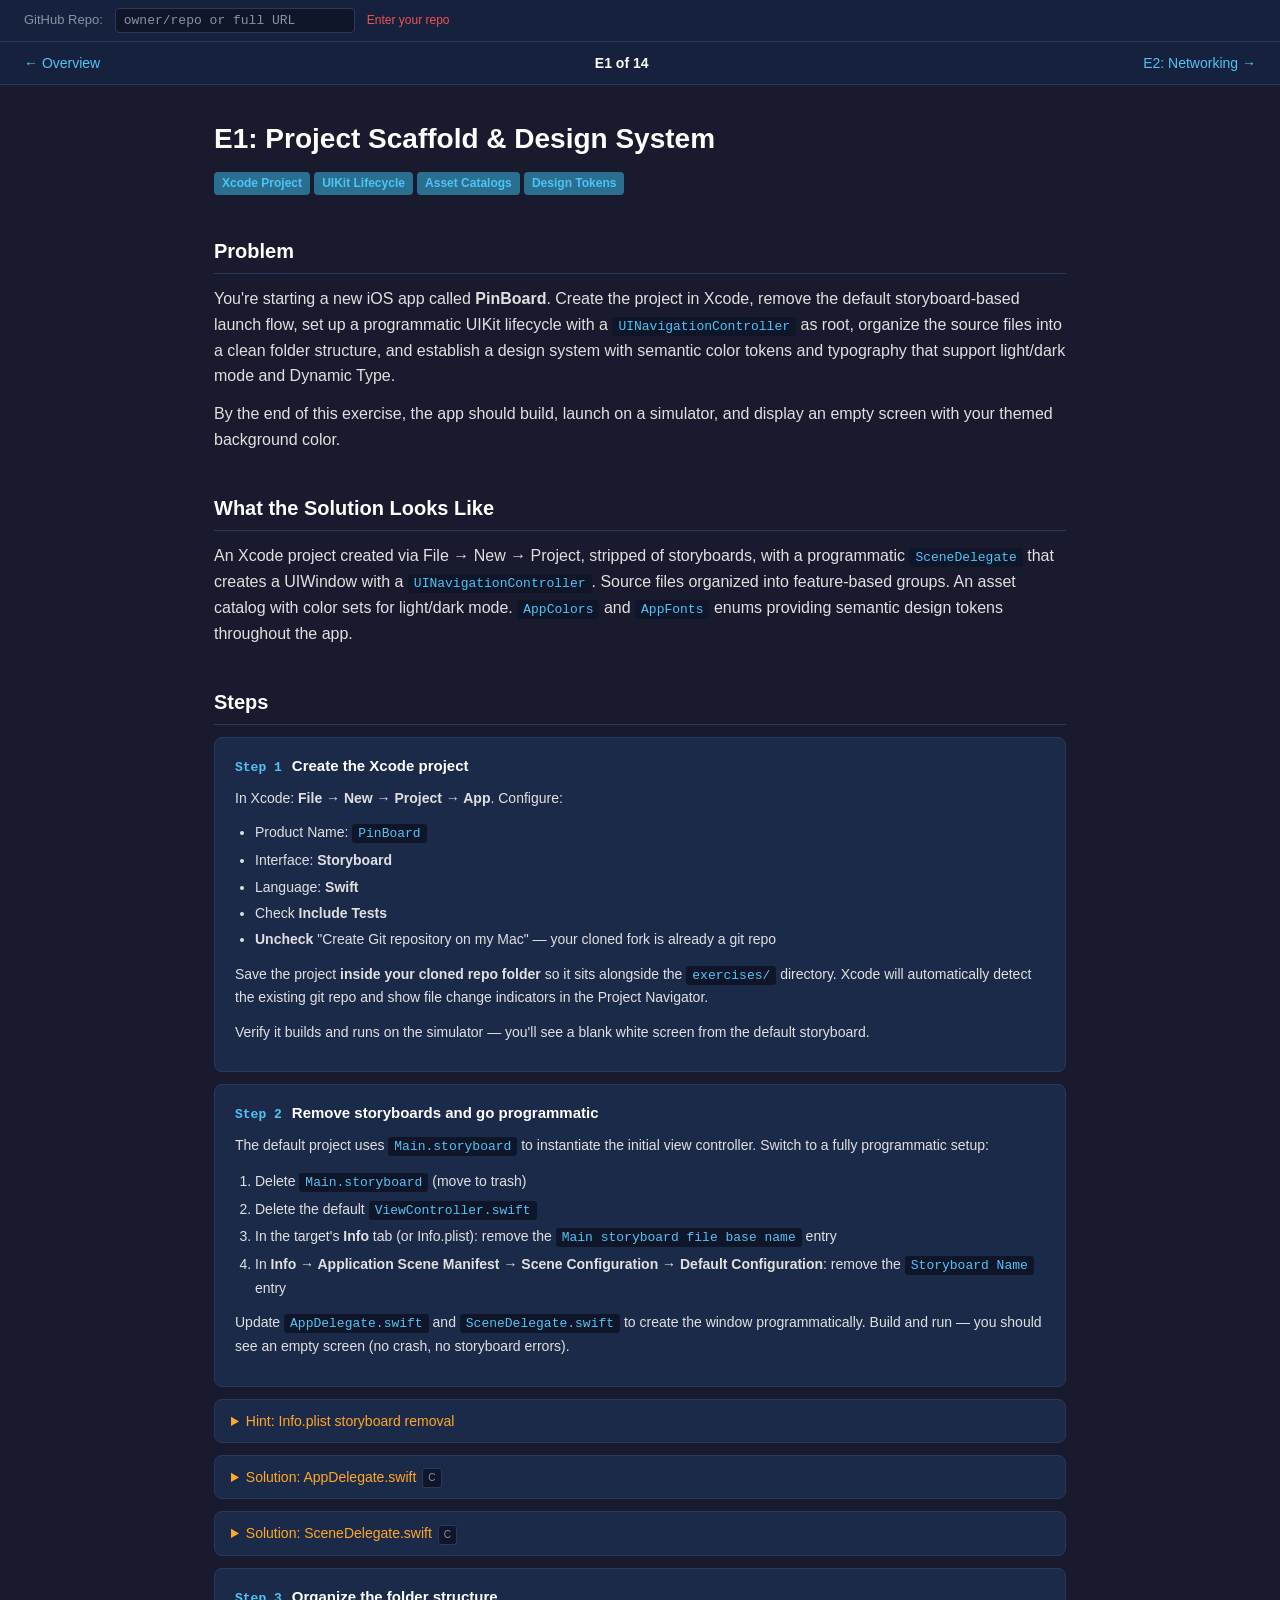
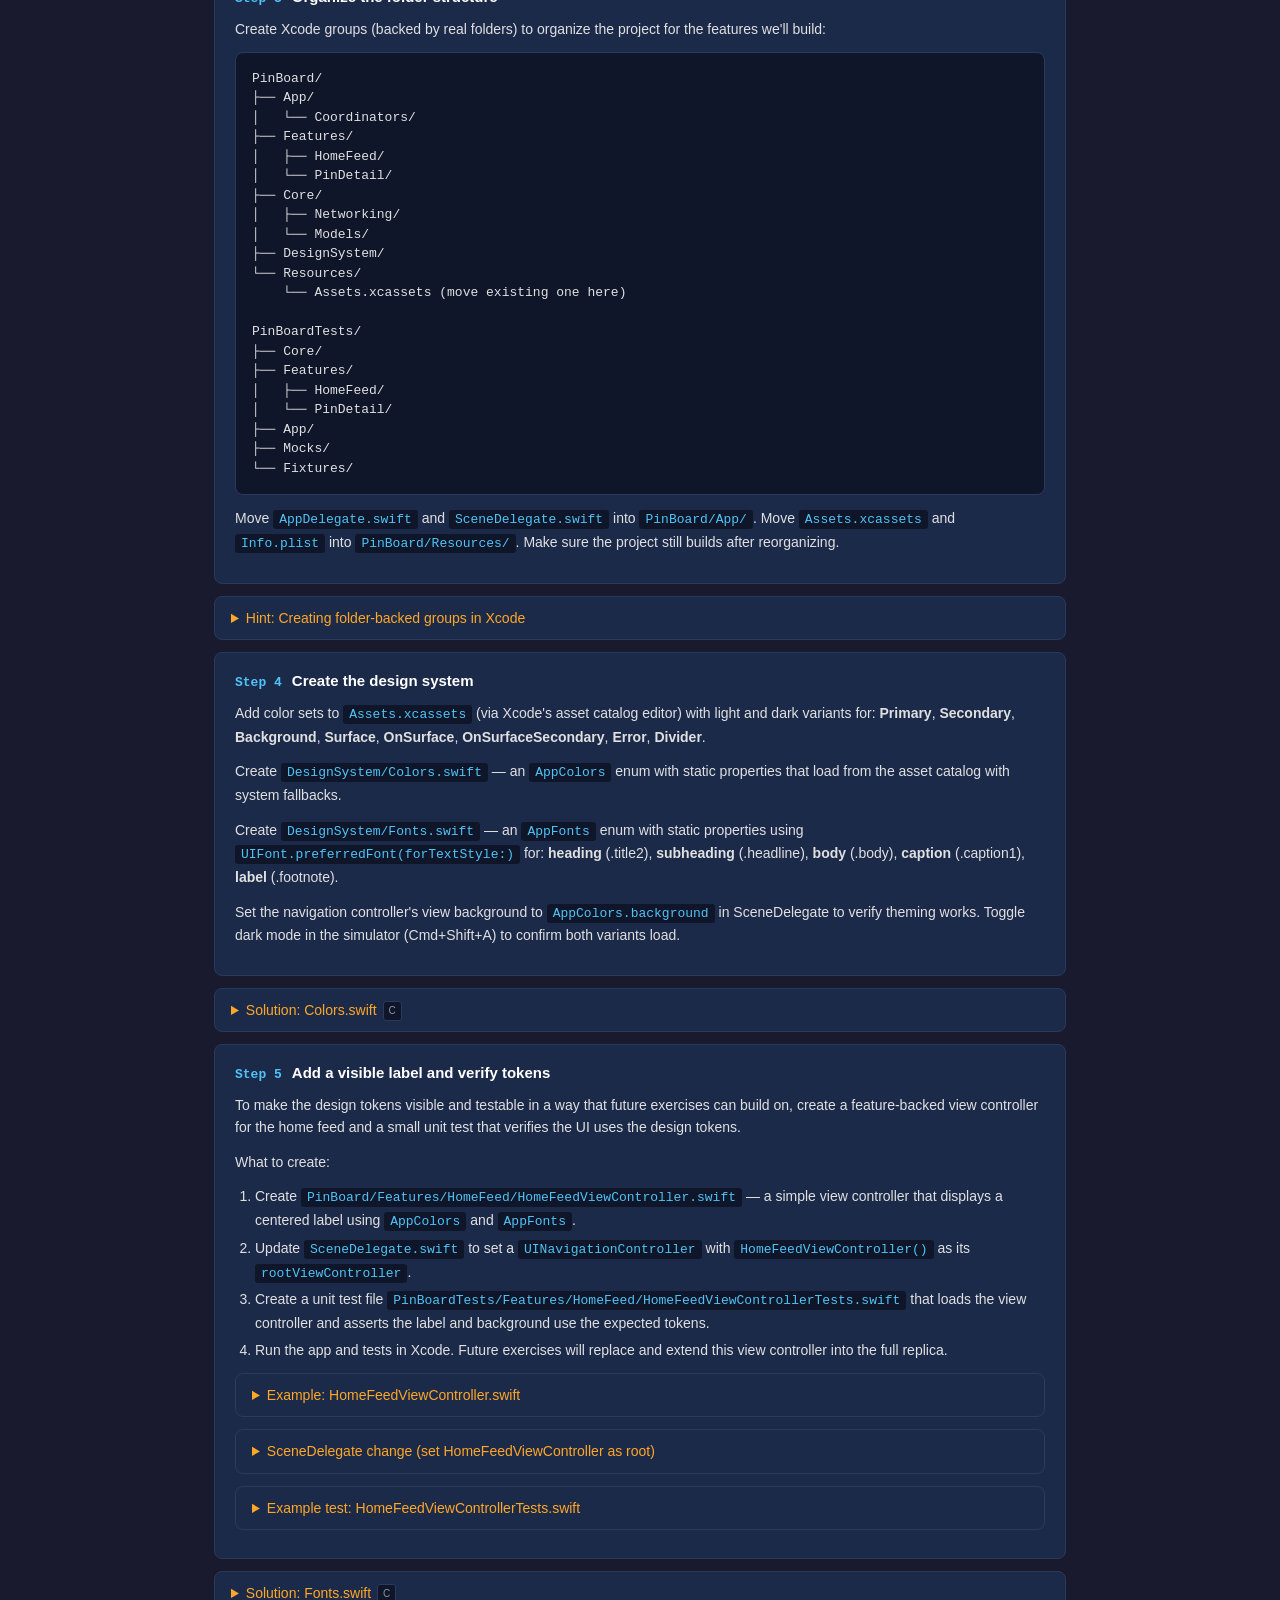
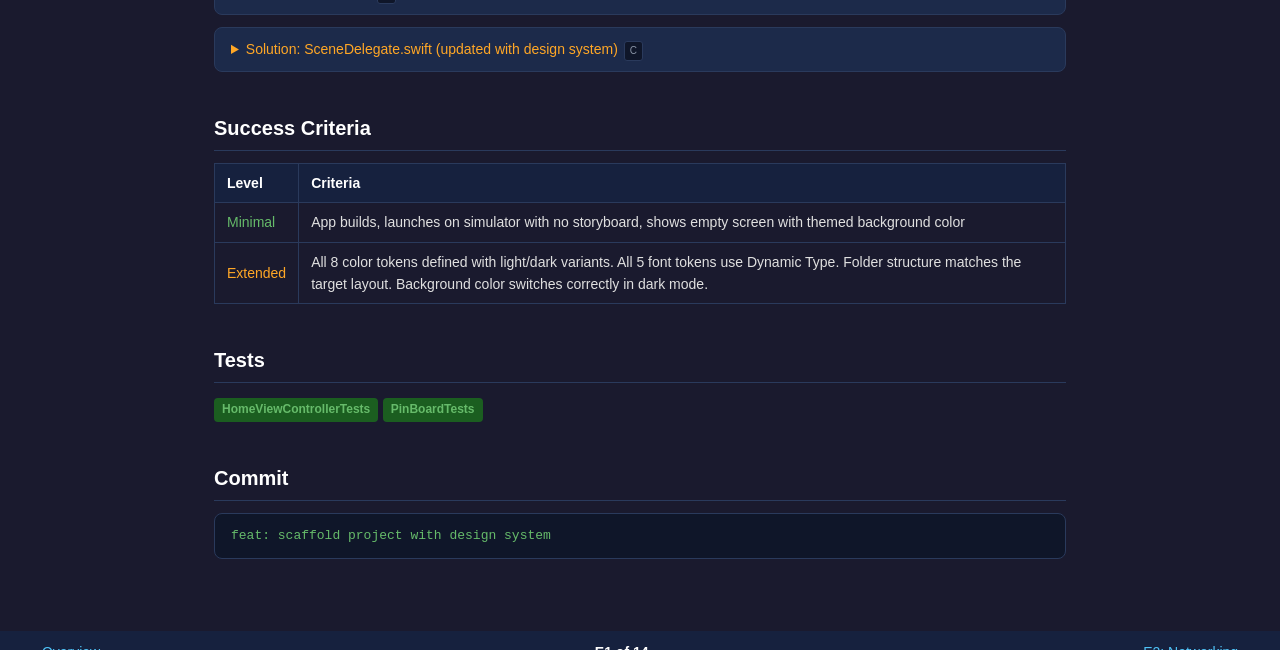
==== commit 91fb8a00: "Fix cross-exercise dependecies in exercises" ====
--- a/exercises/e01-scaffold.html
+++ b/exercises/e01-scaffold.html
@@ -206,6 +206,88 @@
     </div>
   </details>
 
+  <div class="step">
+    <div class="step-header">
+      <span class="step-num">Step 5</span>
+      <span class="step-title">Add a visible label and verify tokens</span>
+    </div>
+    <p>To make the design tokens visible and testable in a way that future exercises can build on, create a feature-backed view controller for the home feed and a small unit test that verifies the UI uses the design tokens.</p>
+    <p>What to create:</p>
+    <ol>
+      <li>Create <code>PinBoard/Features/HomeFeed/HomeFeedViewController.swift</code> — a simple view controller that displays a centered label using <code>AppColors</code> and <code>AppFonts</code>.</li>
+      <li>Update <code>SceneDelegate.swift</code> to set a <code>UINavigationController</code> with <code>HomeFeedViewController()</code> as its <code>rootViewController</code>.</li>
+      <li>Create a unit test file <code>PinBoardTests/Features/HomeFeed/HomeFeedViewControllerTests.swift</code> that loads the view controller and asserts the label and background use the expected tokens.</li>
+      <li>Run the app and tests in Xcode. Future exercises will replace and extend this view controller into the full replica.</li>
+    </ol>
+
+    <details>
+      <summary>Example: HomeFeedViewController.swift</summary>
+      <div class="hint-body">
+<pre><code>import UIKit
+
+final class HomeFeedViewController: UIViewController {
+    private let titleLabel = UILabel()
+
+    override func viewDidLoad() {
+        super.viewDidLoad()
+        view.backgroundColor = AppColors.background
+
+        titleLabel.text = "PinBoard"
+        titleLabel.textColor = AppColors.onSurface
+        titleLabel.font = AppFonts.heading
+        titleLabel.translatesAutoresizingMaskIntoConstraints = false
+
+        view.addSubview(titleLabel)
+        NSLayoutConstraint.activate([
+            titleLabel.centerXAnchor.constraint(equalTo: view.centerXAnchor),
+            titleLabel.centerYAnchor.constraint(equalTo: view.centerYAnchor)
+        ])
+    }
+}
+</code></pre>
+      </div>
+    </details>
+
+    <details>
+      <summary>SceneDelegate change (set HomeFeedViewController as root)</summary>
+      <div class="hint-body">
+<pre><code>guard let windowScene = scene as? UIWindowScene else { return }
+let window = UIWindow(windowScene: windowScene)
+let home = HomeFeedViewController()
+let nav = UINavigationController(rootViewController: home)
+nav.view.backgroundColor = AppColors.background
+window.rootViewController = nav
+window.makeKeyAndVisible()
+self.window = window
+</code></pre>
+      </div>
+    </details>
+
+    <details>
+      <summary>Example test: HomeFeedViewControllerTests.swift</summary>
+      <div class="hint-body">
+<pre><code>import XCTest
+@testable import PinBoard
+
+class HomeFeedViewControllerTests: XCTestCase {
+    func test_labelAndBackgroundUseDesignTokens() {
+        let vc = HomeFeedViewController()
+        vc.loadViewIfNeeded()
+
+        XCTAssertEqual(vc.view.backgroundColor, AppColors.background)
+
+        let label = vc.view.subviews.compactMap { $0 as? UILabel }.first
+        XCTAssertNotNil(label)
+        XCTAssertEqual(label?.text, "PinBoard")
+        XCTAssertEqual(label?.textColor, AppColors.onSurface)
+        XCTAssertEqual(label?.font, AppFonts.heading)
+    }
+}
+</code></pre>
+      </div>
+    </details>
+  </div>
+
   <details>
     <summary>Solution: Fonts.swift</summary>
     <div class="hint-body">
@@ -256,12 +338,22 @@
   </table>
 
   <h2>Tests</h2>
-  <p>None for this exercise — verification is visual (app launches, background color is correct, dark mode works).</p>
+  <p><span class="tag tag-test">HomeViewControllerTests</span> <span class="tag tag-test">PinBoardTests</span></p>
 
   <h2>Commit</h2>
   <div class="commit-msg">feat: scaffold project with design system</div>
 
 </div>
+
+<nav class="nav-bar">
+  <div class="nav-group">
+    <a href="index.html">← Overview</a>
+  </div>
+  <span class="nav-title">E1 of 14</span>
+  <div class="nav-group">
+    <a href="e02-networking.html">E2: Networking →</a>
+  </div>
+</nav>
 
 <script src="shared.js"></script>
 </body>
--- a/exercises/shared.css
+++ b/exercises/shared.css
@@ -249,6 +249,64 @@
   margin: 12px 0;
   font-size: 13px;
   line-height: 1.5;
+  position: relative;
+}
+
+/* Copy Button */
+.copy-btn {
+  position: absolute;
+  top: 6px;
+  right: 6px;
+  background: var(--bg-surface);
+  border: 1px solid var(--border);
+  border-radius: 4px;
+  color: var(--text-muted);
+  font-size: 11px;
+  font-family: -apple-system, BlinkMacSystemFont, 'SF Pro Text', sans-serif;
+  padding: 2px 8px;
+  cursor: pointer;
+  opacity: 0;
+  transition: opacity 0.15s, color 0.15s, border-color 0.15s;
+}
+
+pre:hover .copy-btn { opacity: 1; }
+
+.copy-btn:hover {
+  color: var(--accent);
+  border-color: var(--accent-dim);
+}
+
+.copy-btn.copied {
+  color: var(--green);
+  border-color: var(--green-dim);
+  opacity: 1;
+}
+
+/* Copy filename button on solution summaries */
+.copy-name {
+  display: inline-block;
+  margin-left: 6px;
+  background: var(--bg-code);
+  border: 1px solid var(--border);
+  border-radius: 3px;
+  color: var(--text-muted);
+  font-size: 10px;
+  font-family: -apple-system, BlinkMacSystemFont, 'SF Pro Text', sans-serif;
+  padding: 0 5px;
+  cursor: pointer;
+  vertical-align: middle;
+  line-height: 18px;
+  transition: color 0.15s, border-color 0.15s;
+}
+
+.copy-name:hover {
+  color: var(--accent);
+  border-color: var(--accent-dim);
+}
+
+.copy-name.copied {
+  color: var(--green);
+  border-color: var(--green-dim);
 }
 
 code {
